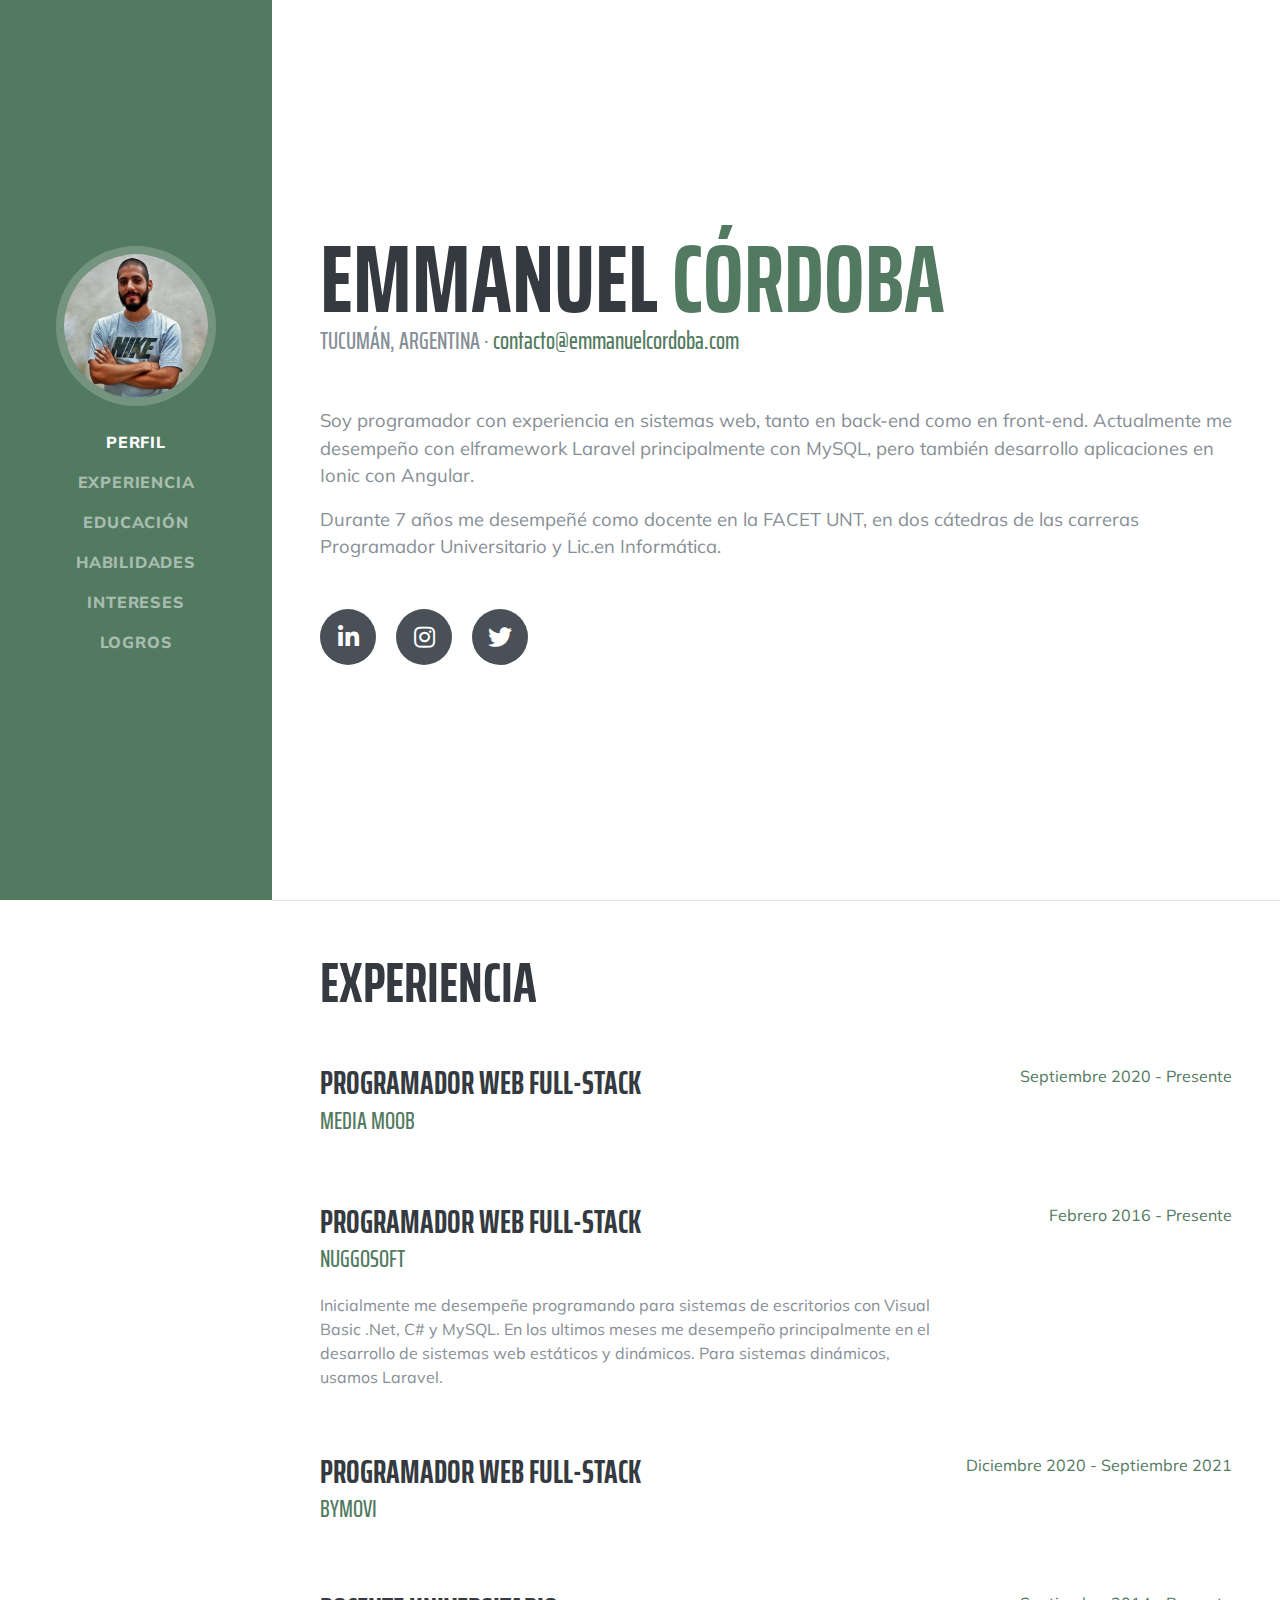
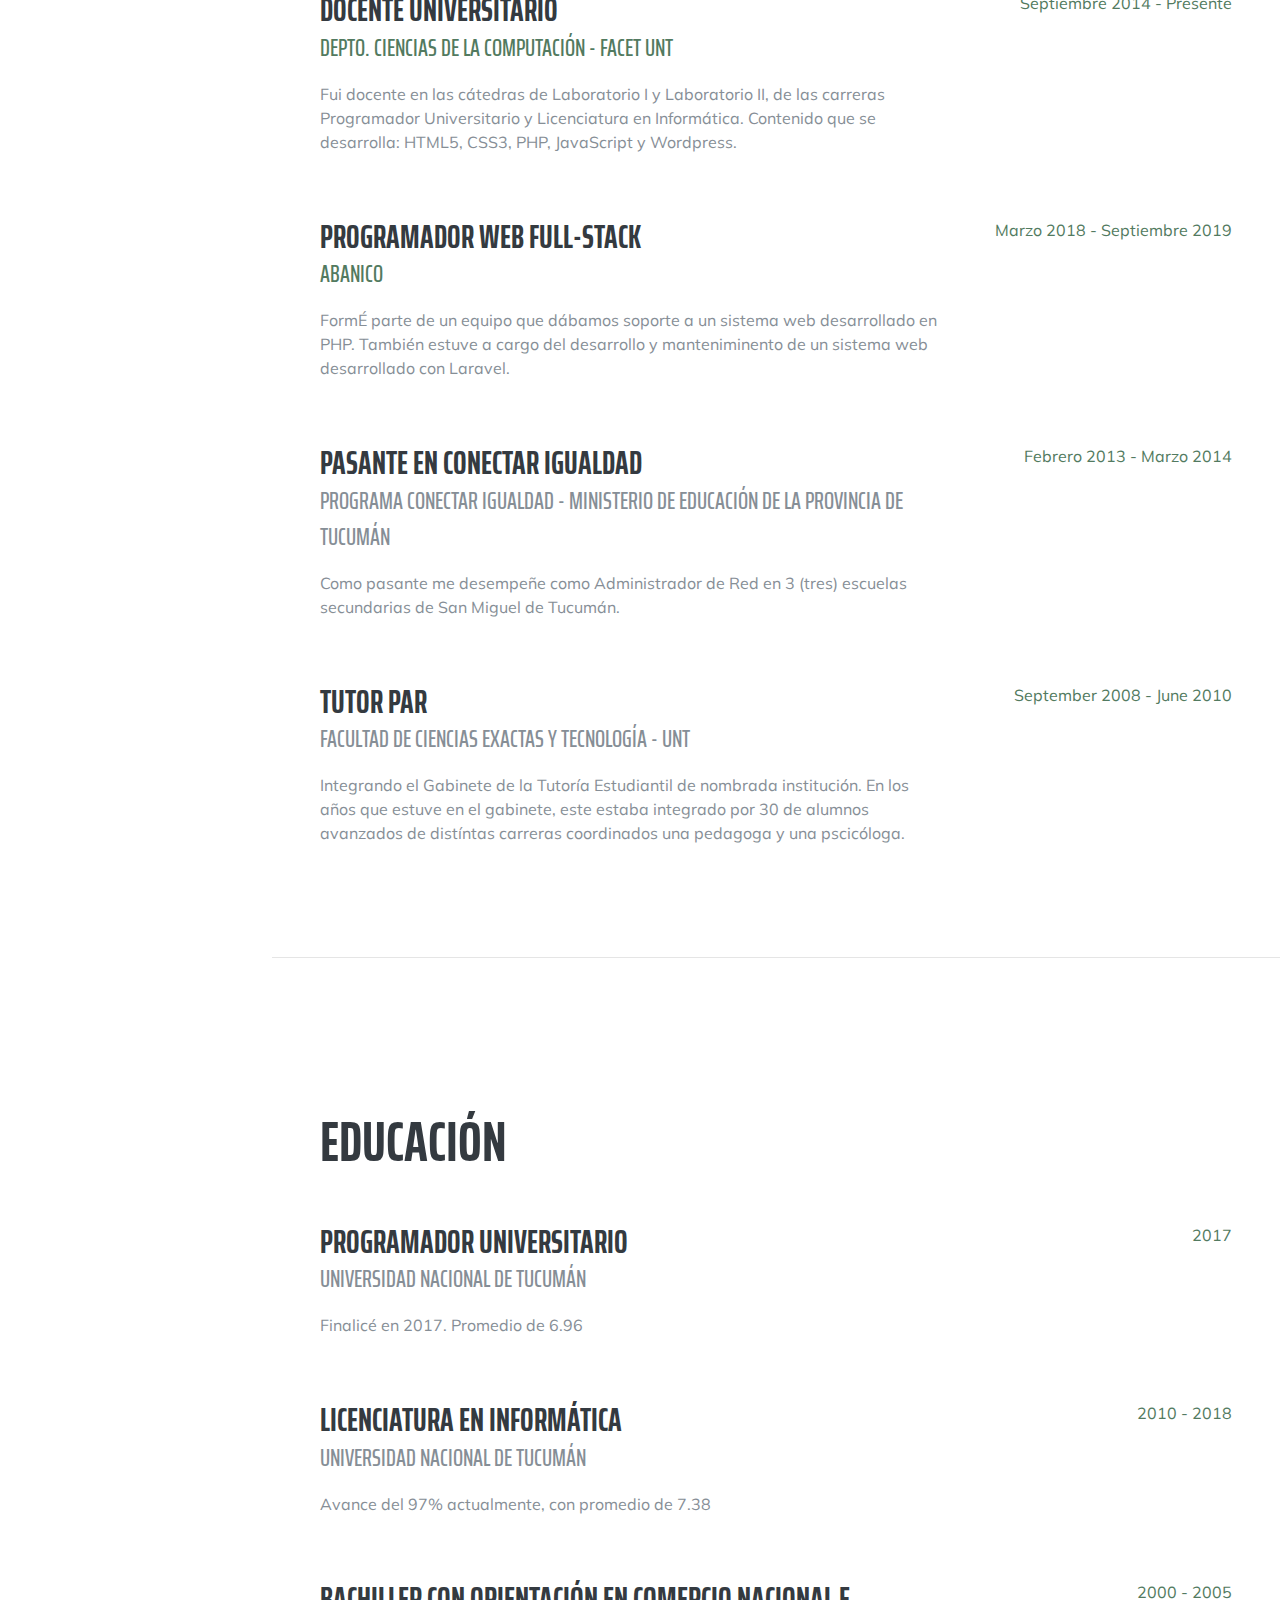
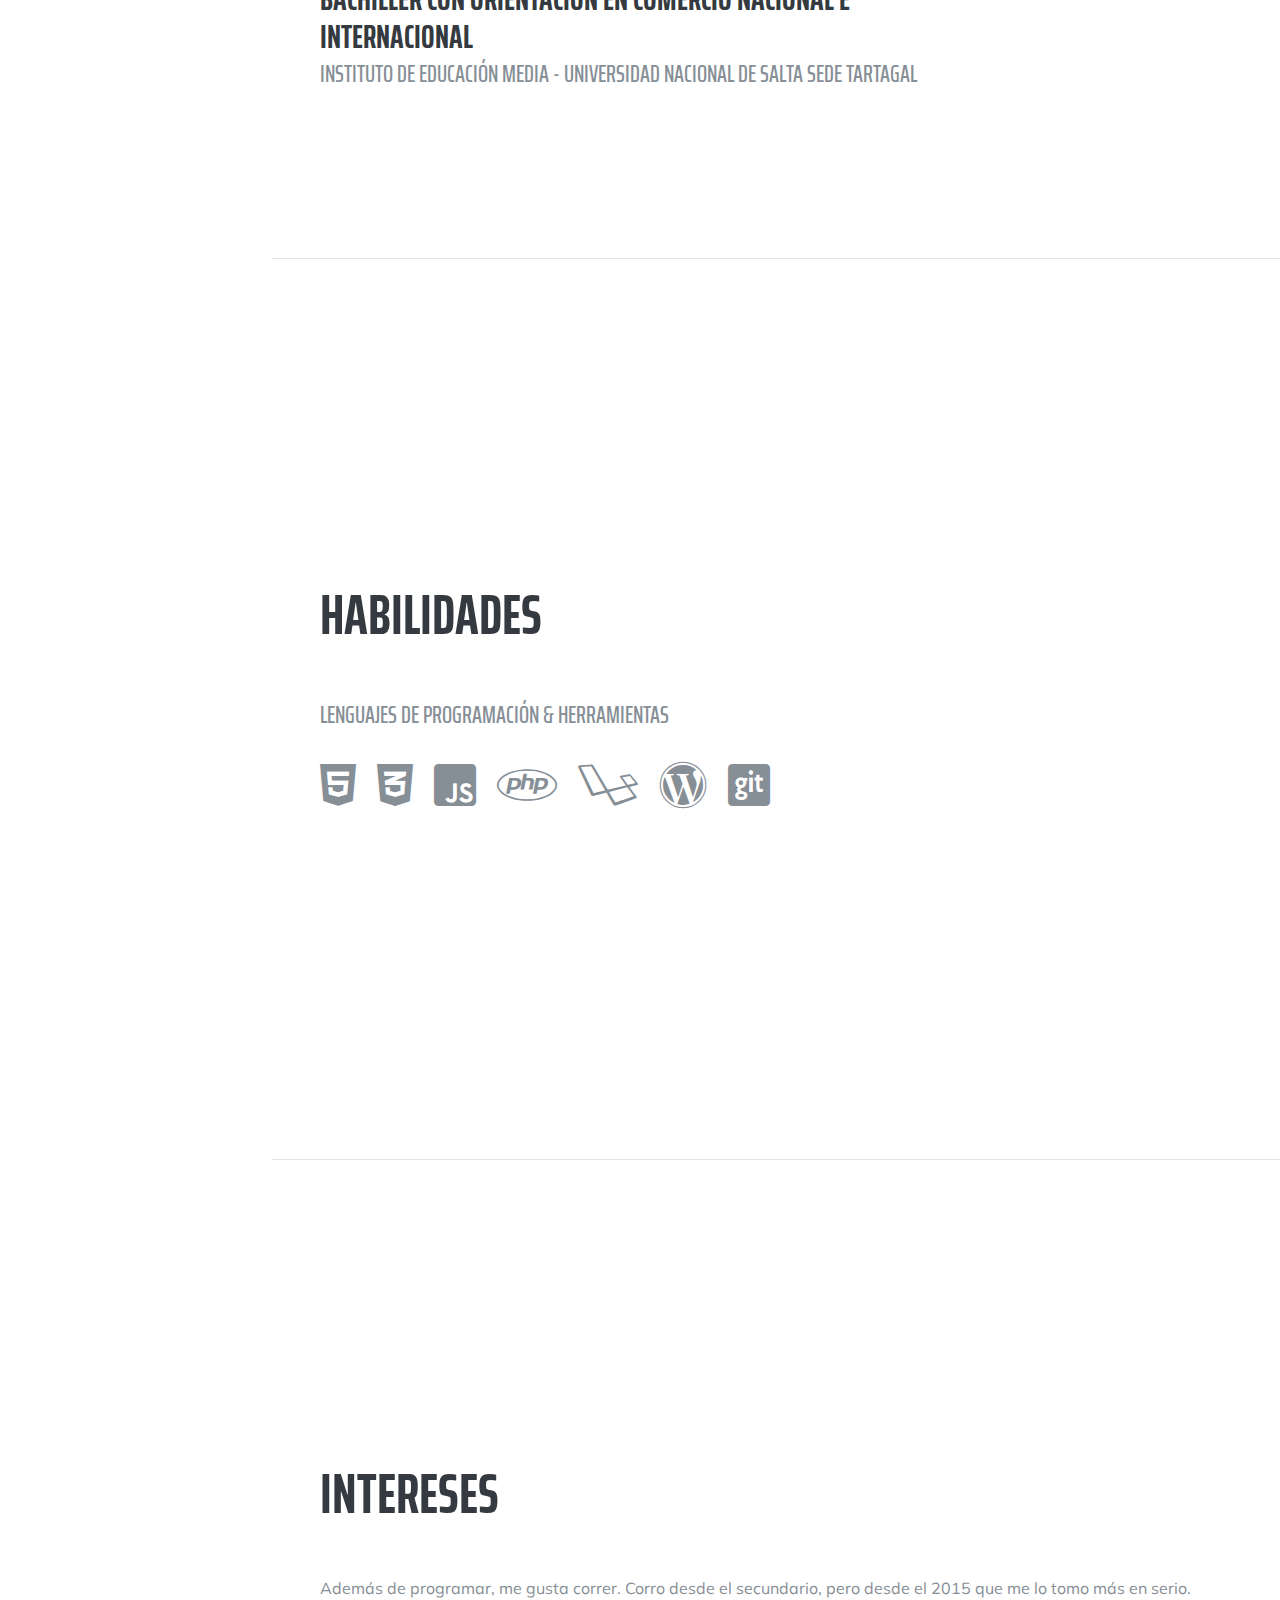
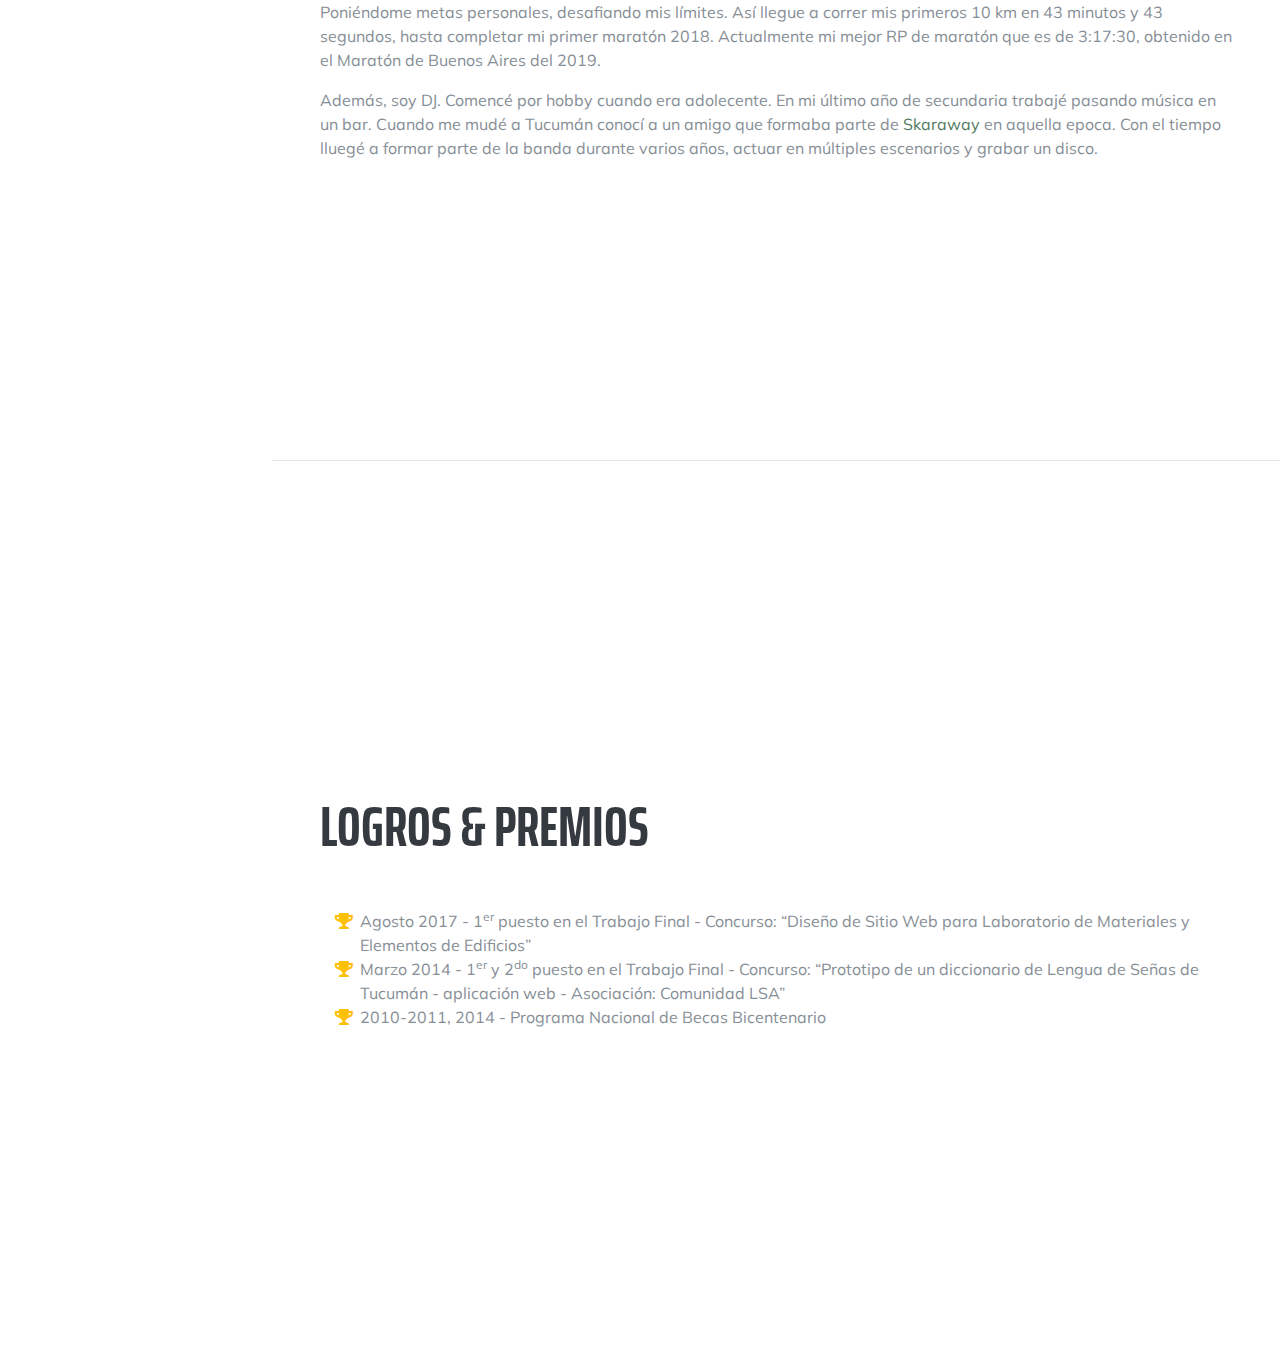
==== index.html @ 0026c067 "Actualización" ====
<!DOCTYPE html>
<html lang="es">

<head>

  <meta charset="utf-8">
  <meta name="viewport" content="width=device-width, initial-scale=1, shrink-to-fit=no">
  <meta name="description" content="">
  <meta name="author" content="">

  <title>Emmanuel Córdoba</title>

  <!-- Bootstrap core CSS -->
  <link href="vendor/bootstrap/css/bootstrap.min.css" rel="stylesheet">

  <!-- Custom fonts for this template -->
  <link href="https://fonts.googleapis.com/css?family=Saira+Extra+Condensed:500,700" rel="stylesheet">
  <link href="https://fonts.googleapis.com/css?family=Muli:400,400i,800,800i" rel="stylesheet">
  <link href="vendor/fontawesome-free/css/all.min.css" rel="stylesheet">

  <!-- Custom styles for this template -->
  <link href="css/resume.min.css" rel="stylesheet">
  
  <link href="css/style.css" rel="stylesheet">

  <link rel="shortcut icon" href="img/favicon.ico" type="image/x-icon">

</head>

<body id="page-top">

  <nav class="navbar navbar-expand-lg navbar-dark bg-primary fixed-top" id="sideNav">
    <a class="navbar-brand js-scroll-trigger" href="#page-top">
      <span class="d-block d-lg-none">Emmanuel Córdoba</span>
      <span class="d-none d-lg-block">
        <img class="img-fluid img-profile rounded-circle mx-auto mb-2" src="img/profile.jpg" alt="">
      </span>
    </a>
    <button class="navbar-toggler" type="button" data-toggle="collapse" data-target="#navbarSupportedContent" aria-controls="navbarSupportedContent" aria-expanded="false" aria-label="Toggle navigation">
      <span class="navbar-toggler-icon"></span>
    </button>
    <div class="collapse navbar-collapse" id="navbarSupportedContent">
      <ul class="navbar-nav">
        <li class="nav-item">
          <a class="nav-link js-scroll-trigger" href="#about">Perfil</a>
        </li>
        <li class="nav-item">
          <a class="nav-link js-scroll-trigger" href="#experience">Experiencia</a>
        </li>
        <li class="nav-item">
          <a class="nav-link js-scroll-trigger" href="#education">Educación</a>
        </li>
        <li class="nav-item">
          <a class="nav-link js-scroll-trigger" href="#skills">Habilidades</a>
        </li>
        <li class="nav-item">
          <a class="nav-link js-scroll-trigger" href="#interests">Intereses</a>
        </li>
        <li class="nav-item">
          <a class="nav-link js-scroll-trigger" href="#awards">Logros</a>
        </li>
      </ul>
    </div>
  </nav>

  <div class="container-fluid p-0">

    <section class="resume-section p-3 p-lg-5 d-flex align-items-center" id="about">
      <div class="w-100">
        <h1 class="mb-0">Emmanuel <span class="text-primary">Córdoba</span></h1>
        <div class="subheading mb-5">Tucumán, Argentina · 
          <a class="text-lowercase" href="mailto:contacto@emmanuelcordoba.com">contacto@emmanuelcordoba.com</a>
        </div>
        <p class="lead">
          Soy programador con experiencia en sistemas web, tanto en back-end como en front-end. Actualmente me desempeño con elframework Laravel principalmente con MySQL, pero también desarrollo aplicaciones en Ionic con Angular.
        </p>
        <p class="lead mb-5">
          Durante 7 años me desempeñé como docente en la FACET UNT, en dos cátedras de las carreras Programador Universitario y Lic.en Informática.
        </p>
        <div class="social-icons">
          <a href="https://www.linkedin.com/in/emmacordoba/" target="_blank">
            <i class="fab fa-linkedin-in"></i>
          </a>
          <a href="https://www.instagram.com/emmanuelcordoba.run/" target="_blank">
            <i class="fab fa-instagram"></i>
          </a>
          <a href="https://twitter.com/emmacordoba_dev" target="_blank">
            <i class="fab fa-twitter"></i>
          </a>
        </div>
      </div>
    </section>

    <hr class="m-0">

    <section class="resume-section p-3 p-lg-5 d-flex justify-content-center" id="experience">
      <div class="w-100">
        <h2 class="mb-5">Experiencia</h2>

        <div class="resume-item d-flex flex-column flex-md-row justify-content-between mb-5">
          <div class="resume-content">
            <h3 class="mb-0">Programador Web Full-Stack</h3>
            <div class="subheading mb-3"><a href="http://moob.club/" target="_blank">Media Moob</a></div>
          </div>
          <div class="resume-date text-md-right">
            <span class="text-primary">Septiembre 2020 - Presente</span>
          </div>
        </div>

        <div class="resume-item d-flex flex-column flex-md-row justify-content-between mb-5">
          <div class="resume-content">
            <h3 class="mb-0">Programador Web Full-Stack</h3>
            <div class="subheading mb-3"><a href="https://www.nuggosoft.com/" target="_blank">NuggoSoft</a></div>
            <p>Inicialmente me desempeñe programando para sistemas de escritorios con Visual Basic .Net, C# y MySQL. En los ultimos meses me desempeño principalmente en el desarrollo de sistemas web estáticos y dinámicos. Para sistemas dinámicos, usamos Laravel.</p>
          </div>
          <div class="resume-date text-md-right">
            <span class="text-primary">Febrero 2016 - Presente</span>
          </div>
        </div>

        <div class="resume-item d-flex flex-column flex-md-row justify-content-between mb-5">
          <div class="resume-content">
            <h3 class="mb-0">Programador Web Full-Stack</h3>
            <div class="subheading mb-3"><a href="https://bymovi.com/" target="_blank">bymovi</a></div>
          </div>
          <div class="resume-date text-md-right">
            <span class="text-primary">Diciembre 2020 - Septiembre 2021</span>
          </div>
        </div>        

        <div class="resume-item d-flex flex-column flex-md-row justify-content-between mb-5">
          <div class="resume-content">
            <h3 class="mb-0">Docente Universitario</h3>
            <div class="subheading mb-3"><a href="https://www.facet.unt.edu.ar/dpto-cs-comp/" target="_blank">Depto. Ciencias de la Computación - FACET UNT</a></div>
            <p>Fui docente en las cátedras de Laboratorio I y Laboratorio II, de las carreras Programador Universitario y Licenciatura en Informática. Contenido que se desarrolla: HTML5, CSS3, PHP, JavaScript y Wordpress.</p>
          </div>
          <div class="resume-date text-md-right">
            <span class="text-primary">Septiembre 2014 - Presente</span>
          </div>
        </div>

        <div class="resume-item d-flex flex-column flex-md-row justify-content-between mb-5">
          <div class="resume-content">
            <h3 class="mb-0">Programador Web full-stack</h3>
            <div class="subheading mb-3"><a href="http://abanicosa.com/" target="_blank">Abanico</a></div>
            <p>FormÉ parte de un equipo que dábamos soporte a un sistema web desarrollado en PHP. También estuve a cargo del desarrollo y manteniminento de un sistema web desarrollado con Laravel.</p>
          </div>
          <div class="resume-date text-md-right">
            <span class="text-primary">Marzo 2018 - Septiembre 2019</span>
          </div>
        </div>

        <div class="resume-item d-flex flex-column flex-md-row justify-content-between mb-5">
          <div class="resume-content">
            <h3 class="mb-0">Pasante en Conectar Igualdad</h3>
            <div class="subheading mb-3">Programa Conectar Igualdad - Ministerio de Educación de la Provincia de Tucumán</div>
            <p>Como pasante me desempeñe como Administrador de Red en 3 (tres) escuelas secundarias de San Miguel de Tucumán.</p>
          </div>
          <div class="resume-date text-md-right">
            <span class="text-primary">Febrero 2013 - Marzo 2014</span>
          </div>
        </div>

        <div class="resume-item d-flex flex-column flex-md-row justify-content-between mb-5">
          <div class="resume-content">
            <h3 class="mb-0">Tutor Par</h3>
            <div class="subheading mb-3">Facultad de Ciencias Exactas y Tecnología - UNT</div>
            <p>Integrando el Gabinete de la Tutoría Estudiantil de nombrada institución. En los años que estuve en el gabinete, este estaba integrado por 30 de alumnos avanzados de distíntas carreras coordinados una pedagoga y una pscicóloga.</p>
          </div>
          <div class="resume-date text-md-right">
            <span class="text-primary">September 2008 - June 2010</span>
          </div>
        </div>

        <!--
        <div class="resume-item d-flex flex-column flex-md-row justify-content-between">
          <div class="resume-content">
            <h3 class="mb-0">Web Design Intern</h3>
            <div class="subheading mb-3">Shout! Media Productions</div>
            <p>Collaboratively administrate empowered markets via plug-and-play networks. Dynamically procrastinate B2C users after installed base benefits. Dramatically visualize customer directed convergence without revolutionary ROI.</p>
          </div>
          <div class="resume-date text-md-right">
            <span class="text-primary">September 2008 - June 2010</span>
          </div>
        </div>
        -->

      </div>

    </section>

    <hr class="m-0">

    <section class="resume-section p-3 p-lg-5 d-flex align-items-center" id="education">
      <div class="w-100">
        <h2 class="mb-5">Educación</h2>

        <div class="resume-item d-flex flex-column flex-md-row justify-content-between mb-5">
          <div class="resume-content">
            <h3 class="mb-0">Programador Universitario</h3>
            <div class="subheading mb-3">Universidad Nacional de Tucumán</div>
            <p>Finalicé en 2017. Promedio de 6.96</p>
          </div>
          <div class="resume-date text-md-right">
            <span class="text-primary">2017</span>
          </div>
        </div>

        <div class="resume-item d-flex flex-column flex-md-row justify-content-between mb-5">
          <div class="resume-content">
            <h3 class="mb-0">Licenciatura en Informática</h3>
            <div class="subheading mb-3">Universidad Nacional de Tucumán</div>
            <p>Avance del 97% actualmente, con promedio de 7.38</p>
          </div>
          <div class="resume-date text-md-right">
            <span class="text-primary">2010 - 2018</span>
          </div>
        </div>

        <div class="resume-item d-flex flex-column flex-md-row justify-content-between">
          <div class="resume-content">
            <h3 class="mb-0">Bachiller con Orientación en Comercio Nacional e Internacional</h3>
            <div class="subheading mb-3">Instituto de Educación Media - Universidad Nacional de Salta Sede Tartagal</div>
          </div>
          <div class="resume-date text-md-right">
            <span class="text-primary">2000 - 2005</span>
          </div>
        </div>

      </div>
    </section>

    <hr class="m-0">

    <section class="resume-section p-3 p-lg-5 d-flex align-items-center" id="skills">
      <div class="w-100">
        <h2 class="mb-5">Habilidades</h2>

        <div class="subheading mb-3">Lenguajes de Programación &amp; Herramientas</div>
        <ul class="list-inline dev-icons">
          <li class="list-inline-item">
            <i class="fab fa-html5"></i>
          </li>
          <li class="list-inline-item">
            <i class="fab fa-css3-alt"></i>
          </li>
          <li class="list-inline-item">
            <i class="fab fa-js-square"></i>
          </li>
          <li class="list-inline-item">
            <i class="fab fa-php"></i>
          </li>
          <li class="list-inline-item">
            <i class="fab fa-laravel"></i>
          </li>
          <li class="list-inline-item">
            <i class="fab fa-wordpress"></i>
          </li>
          <li class="list-inline-item">
            <i class="fab fa-git-square"></i>
          </li>
        </ul>
        <!--
        <div class="subheading mb-3">Workflow</div>
        <ul class="fa-ul mb-0">
          <li>
            <i class="fa-li fa fa-check"></i>
            Mobile-First, Responsive Design</li>
          <li>
            <i class="fa-li fa fa-check"></i>
            Cross Browser Testing &amp; Debugging</li>
          <li>
            <i class="fa-li fa fa-check"></i>
            Cross Functional Teams</li>
          <li>
            <i class="fa-li fa fa-check"></i>
            Agile Development &amp; Scrum</li>
        </ul>
        -->
      </div>
    </section>

    <hr class="m-0">

    <section class="resume-section p-3 p-lg-5 d-flex align-items-center" id="interests">
      <div class="w-100">
        <h2 class="mb-5">Intereses</h2>
        <p>Además de programar, me gusta correr. Corro desde el secundario, pero desde el 2015 que me lo tomo más en serio. Poniéndome metas personales, desafiando mis límites. Así llegue a correr mis primeros 10 km en 43 minutos y 43 segundos, hasta completar mi primer maratón 2018. Actualmente mi mejor RP de maratón que es de 3:17:30, obtenido en el Maratón de Buenos Aires del 2019.</p>
        <p class="mb-0">Además, soy DJ. Comencé por hobby cuando era adolecente. En mi último año de secundaria trabajé pasando música en un bar. Cuando me mudé a Tucumán conocí a un amigo que formaba parte de <a href="http://www.skaraway.com" target="_blank" rel="noopener noreferrer">Skaraway</a> en aquella epoca. Con el tiempo lluegé a formar parte de la banda durante varios años, actuar en múltiples escenarios y grabar un disco.</p>
      </div>
    </section>

    <hr class="m-0">

    <section class="resume-section p-3 p-lg-5 d-flex align-items-center" id="awards">
      <div class="w-100">
        <h2 class="mb-5">Logros &amp; Premios</h2>
        <ul class="fa-ul mb-0">
          <li><i class="fa-li fa fa-trophy text-warning"></i>Agosto 2017 - 1<sup>er</sup> puesto en el Trabajo Final - Concurso: “Diseño de Sitio Web para Laboratorio de Materiales y Elementos de Edificios”</li>
          <li><i class="fa-li fa fa-trophy text-warning"></i>Marzo 2014 - 1<sup>er</sup> y 2<sup>do</sup> puesto en el Trabajo Final - Concurso: “Prototipo de un diccionario de Lengua de Señas de Tucumán - aplicación web - Asociación: Comunidad LSA”</li>
          <li><i class="fa-li fa fa-trophy text-warning"></i>2010-2011, 2014 - Programa Nacional de Becas Bicentenario</li>
        </ul>
      </div>
    </section>

  </div>

  <!-- Bootstrap core JavaScript -->
  <script src="vendor/jquery/jquery.min.js"></script>
  <script src="vendor/bootstrap/js/bootstrap.bundle.min.js"></script>

  <!-- Plugin JavaScript -->
  <script src="vendor/jquery-easing/jquery.easing.min.js"></script>

  <!-- Custom scripts for this template -->
  <script src="js/resume.min.js"></script>

</body>

</html>
---- css/resume.min.css ----
/*!
 * Start Bootstrap - Resume v5.0.5 (https://startbootstrap.com/template-overviews/resume)
 * Copyright 2013-2019 Start Bootstrap
 * Licensed under MIT (https://github.com/BlackrockDigital/startbootstrap-resume/blob/master/LICENSE)
 */body{font-family:Muli,-apple-system,BlinkMacSystemFont,'Segoe UI',Roboto,'Helvetica Neue',Arial,sans-serif,'Apple Color Emoji','Segoe UI Emoji','Segoe UI Symbol','Noto Color Emoji';padding-top:54px;color:#868e96}@media (min-width:992px){body{padding-top:0;padding-left:17rem}}h1,h2,h3,h4,h5,h6{font-family:'Saira Extra Condensed',-apple-system,BlinkMacSystemFont,'Segoe UI',Roboto,'Helvetica Neue',Arial,sans-serif,'Apple Color Emoji','Segoe UI Emoji','Segoe UI Symbol','Noto Color Emoji';font-weight:700;text-transform:uppercase;color:#343a40}h1{font-size:6rem;line-height:5.5rem}h2{font-size:3.5rem}h3{font-size:2rem}p.lead{font-size:1.15rem;font-weight:400}.subheading{text-transform:uppercase;font-weight:500;font-family:'Saira Extra Condensed',-apple-system,BlinkMacSystemFont,'Segoe UI',Roboto,'Helvetica Neue',Arial,sans-serif,'Apple Color Emoji','Segoe UI Emoji','Segoe UI Symbol','Noto Color Emoji';font-size:1.5rem}.social-icons a{display:inline-block;height:3.5rem;width:3.5rem;background-color:#495057;color:#fff!important;border-radius:100%;text-align:center;font-size:1.5rem;line-height:3.5rem;margin-right:1rem}.social-icons a:last-child{margin-right:0}.social-icons a:hover{background-color:#bd5d38}.dev-icons{font-size:3rem}.dev-icons .list-inline-item i:hover{color:#bd5d38}#sideNav .navbar-nav .nav-item .nav-link{font-weight:800;letter-spacing:.05rem;text-transform:uppercase}#sideNav .navbar-toggler:focus{outline-color:#d48a6e}@media (min-width:992px){#sideNav{text-align:center;position:fixed;top:0;left:0;display:-webkit-box;display:-ms-flexbox;display:flex;-webkit-box-orient:vertical;-webkit-box-direction:normal;-ms-flex-direction:column;flex-direction:column;width:17rem;height:100vh}#sideNav .navbar-brand{display:-webkit-box;display:-ms-flexbox;display:flex;margin:auto auto 0;padding:.5rem}#sideNav .navbar-brand .img-profile{max-width:10rem;max-height:10rem;border:.5rem solid rgba(255,255,255,.2)}#sideNav .navbar-collapse{display:-webkit-box;display:-ms-flexbox;display:flex;-webkit-box-align:start;-ms-flex-align:start;align-items:flex-start;-webkit-box-flex:0;-ms-flex-positive:0;flex-grow:0;width:100%;margin-bottom:auto}#sideNav .navbar-collapse .navbar-nav{-webkit-box-orient:vertical;-webkit-box-direction:normal;-ms-flex-direction:column;flex-direction:column;width:100%}#sideNav .navbar-collapse .navbar-nav .nav-item{display:block}#sideNav .navbar-collapse .navbar-nav .nav-item .nav-link{display:block}}section.resume-section{padding-top:5rem!important;padding-bottom:5rem!important;max-width:75rem}section.resume-section .resume-item .resume-date{min-width:none}@media (min-width:768px){section.resume-section{min-height:100vh}section.resume-section .resume-item .resume-date{min-width:18rem}}@media (min-width:992px){section.resume-section{padding-top:3rem!important;padding-bottom:3rem!important}}.bg-primary{background-color:#bd5d38!important}.text-primary{color:#bd5d38!important}a{color:#bd5d38}a:active,a:focus,a:hover{color:#824027}
---- css/style.css ----
:root{
    --main-color: #527A60;
    --main-color-dark: #252625;
    --second-color: #6FA682;
}

.text-lowercase{
    text-transform: lowercase;
}

.social-icons a:hover {
    background-color: var(--main-color);
}

.dev-icons .list-inline-item i:hover {
    color: var(--main-color);
}

.bg-primary {
    background-color: var(--main-color) !important;
  }
  
.text-primary {
    color: var(--main-color) !important;
}
  
a {
    color: var(--main-color);
}

a:hover, a:focus, a:active {
    color: var(--main-color-dark);
}
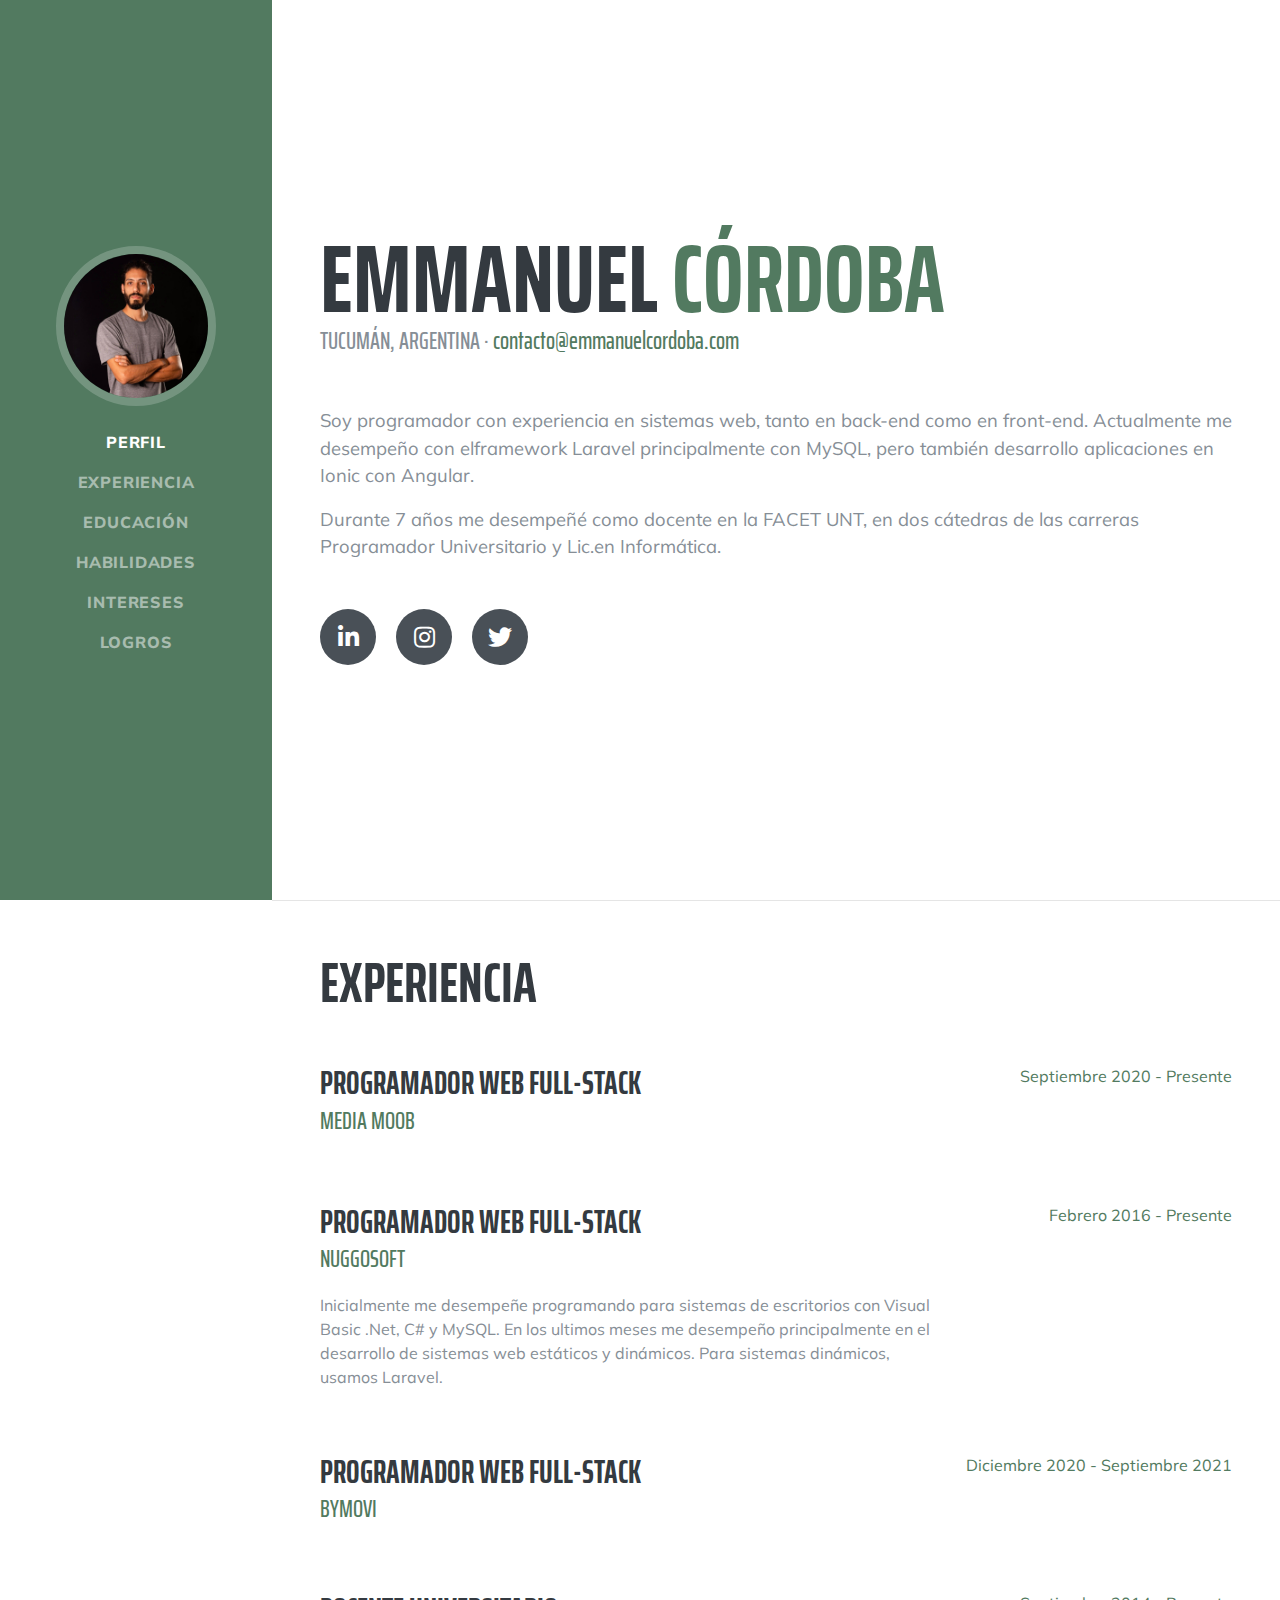
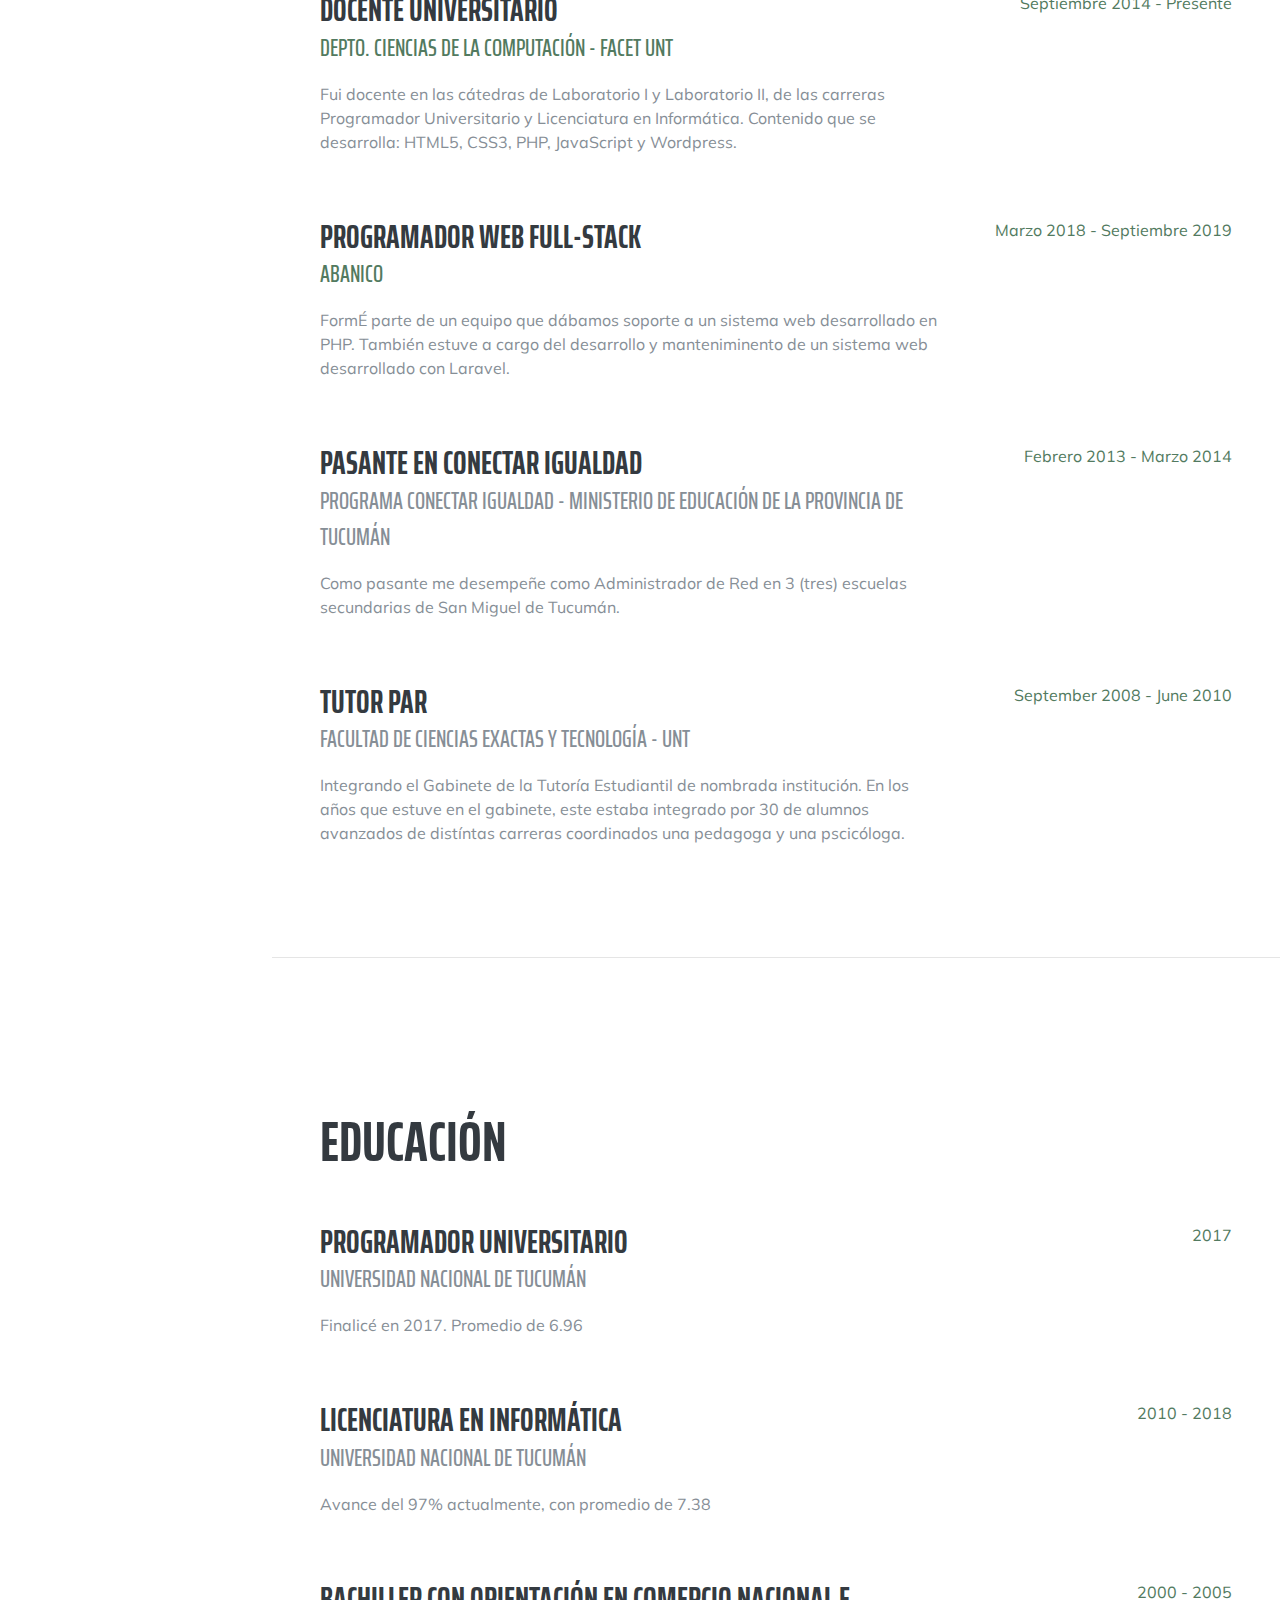
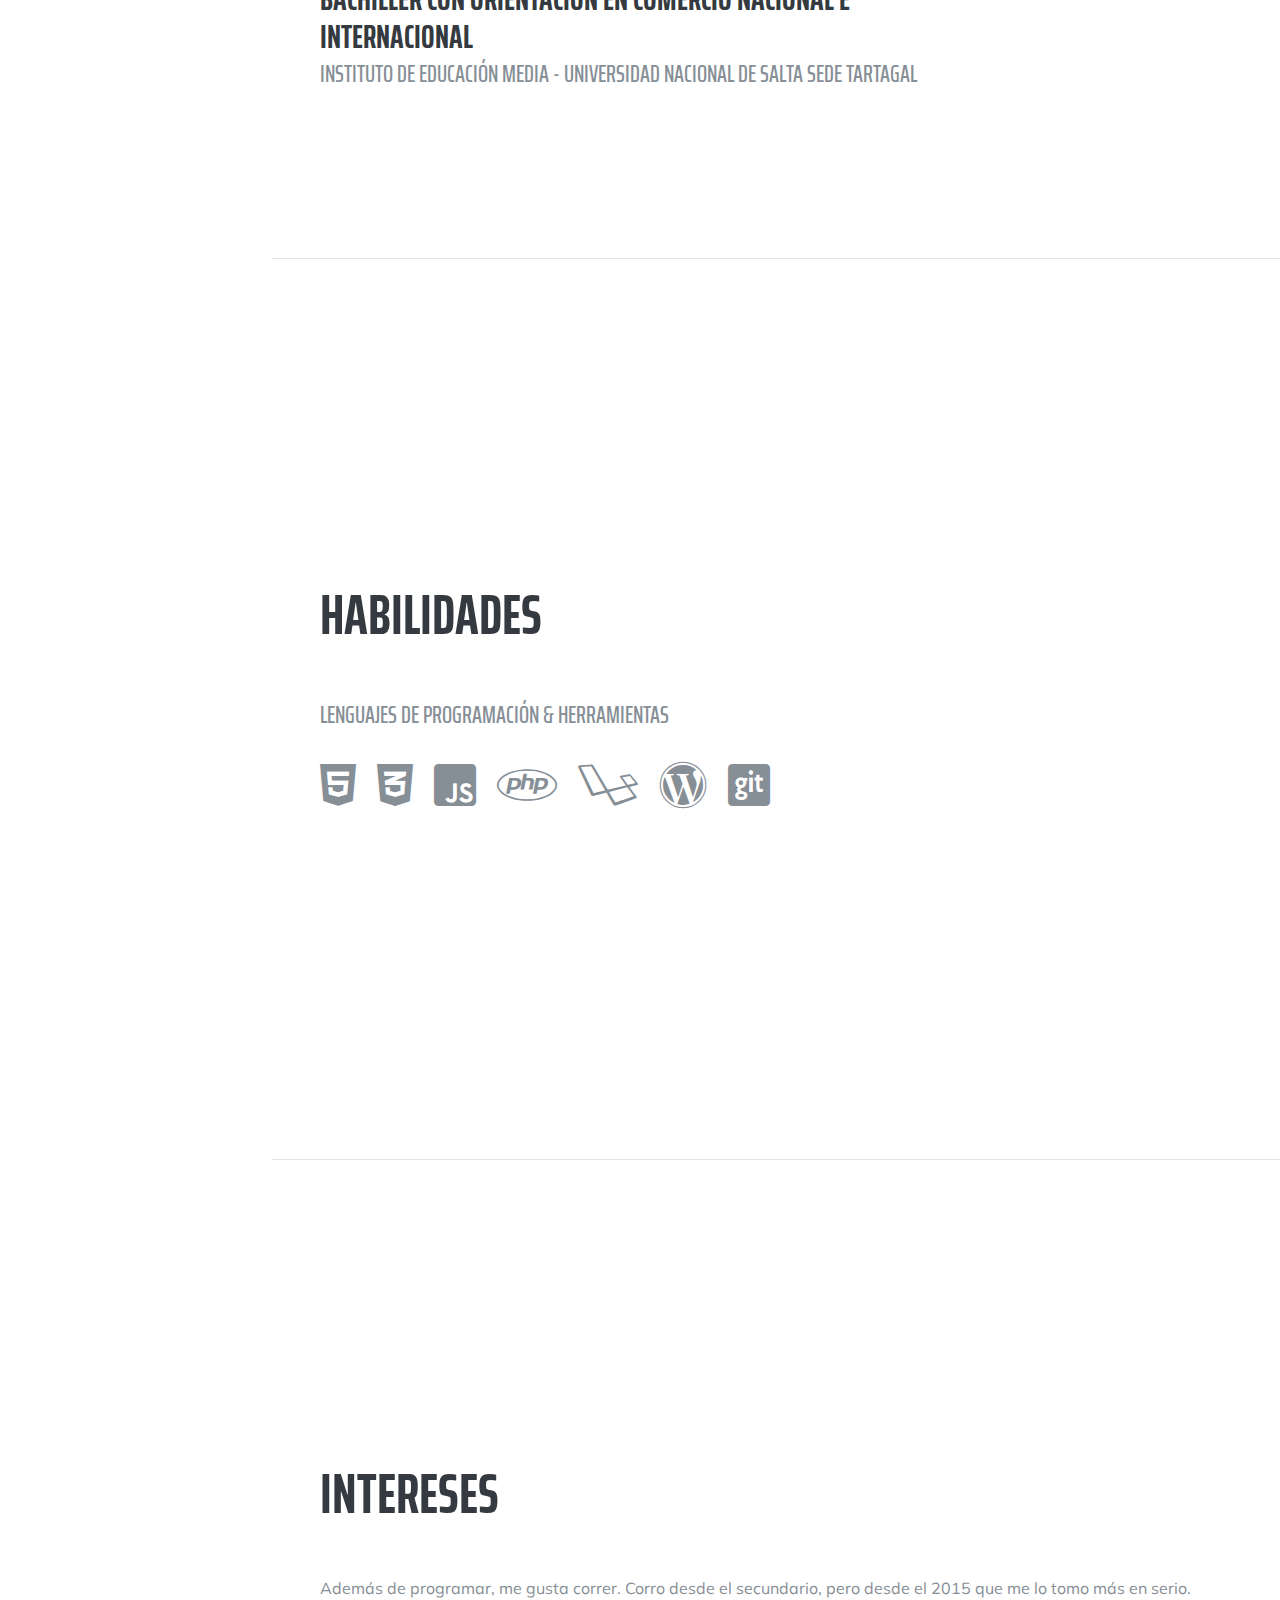
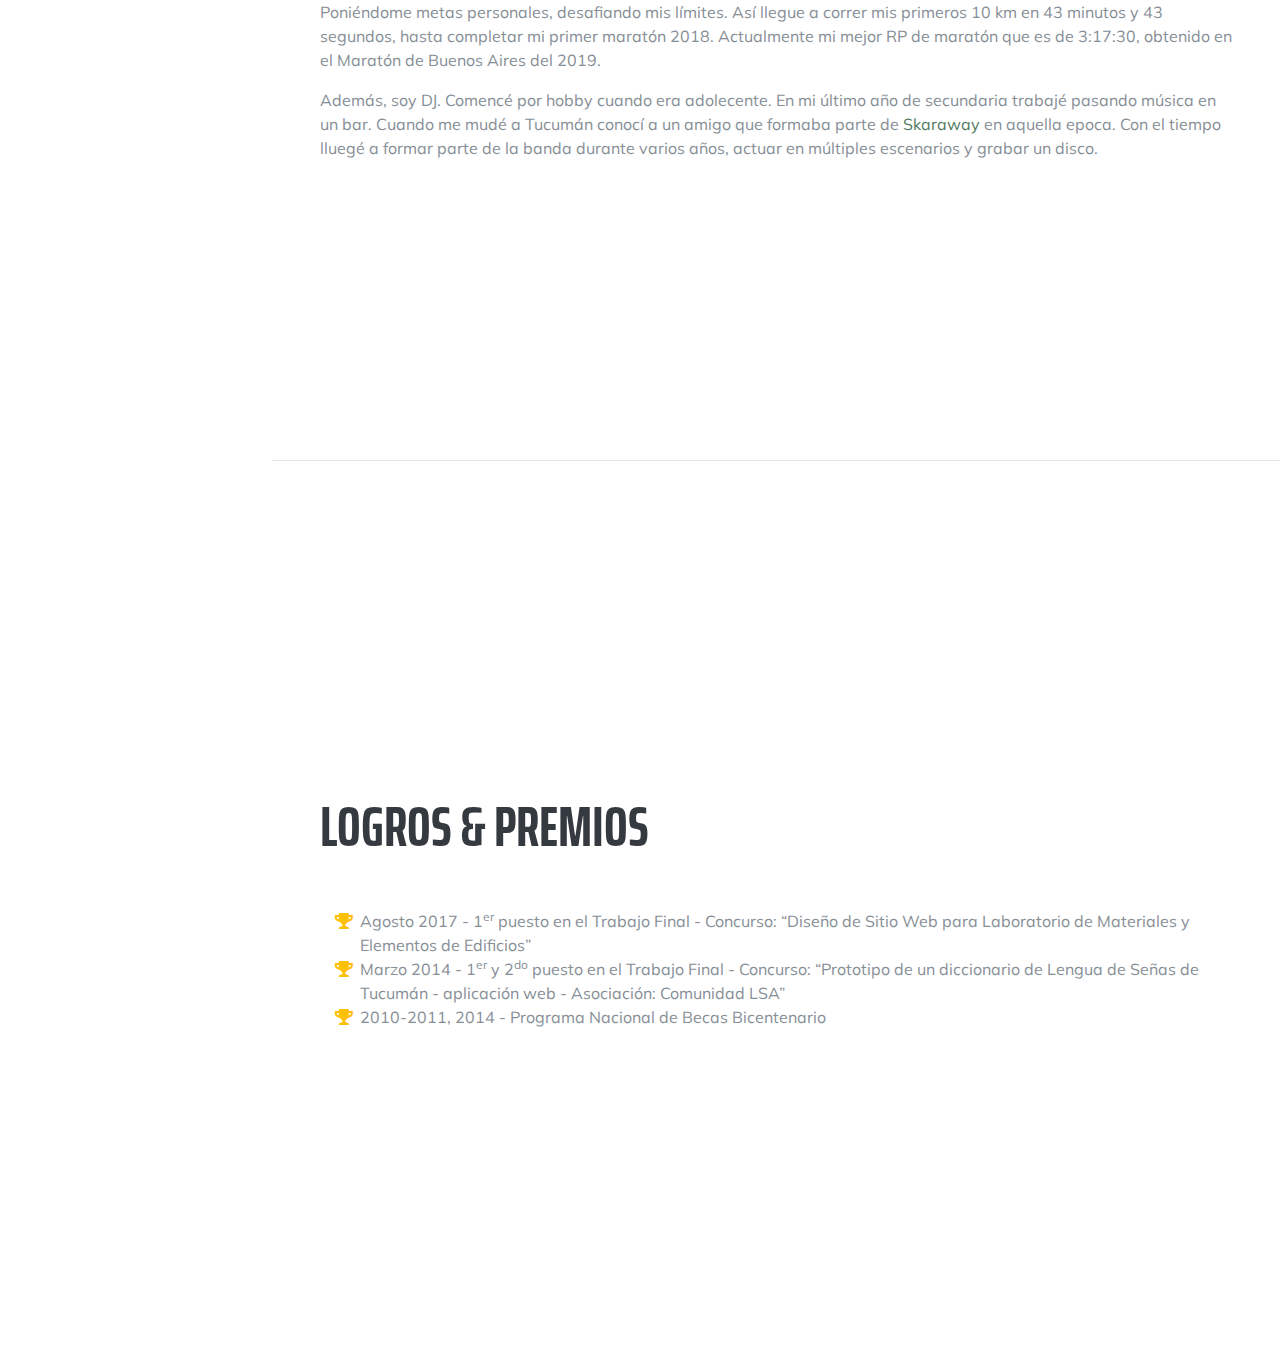
==== commit 000612f1: "Actualizo foto de perfil y links sociales." ====
--- a/index.html
+++ b/index.html
@@ -78,10 +78,10 @@
           Durante 7 años me desempeñé como docente en la FACET UNT, en dos cátedras de las carreras Programador Universitario y Lic.en Informática.
         </p>
         <div class="social-icons">
-          <a href="https://www.linkedin.com/in/emmacordoba/" target="_blank">
+          <a href="https://www.linkedin.com/in/emmacordoba" target="_blank">
             <i class="fab fa-linkedin-in"></i>
           </a>
-          <a href="https://www.instagram.com/emmanuelcordoba.run/" target="_blank">
+          <a href="https://www.instagram.com/emmacordoba_dev" target="_blank">
             <i class="fab fa-instagram"></i>
           </a>
           <a href="https://twitter.com/emmacordoba_dev" target="_blank">
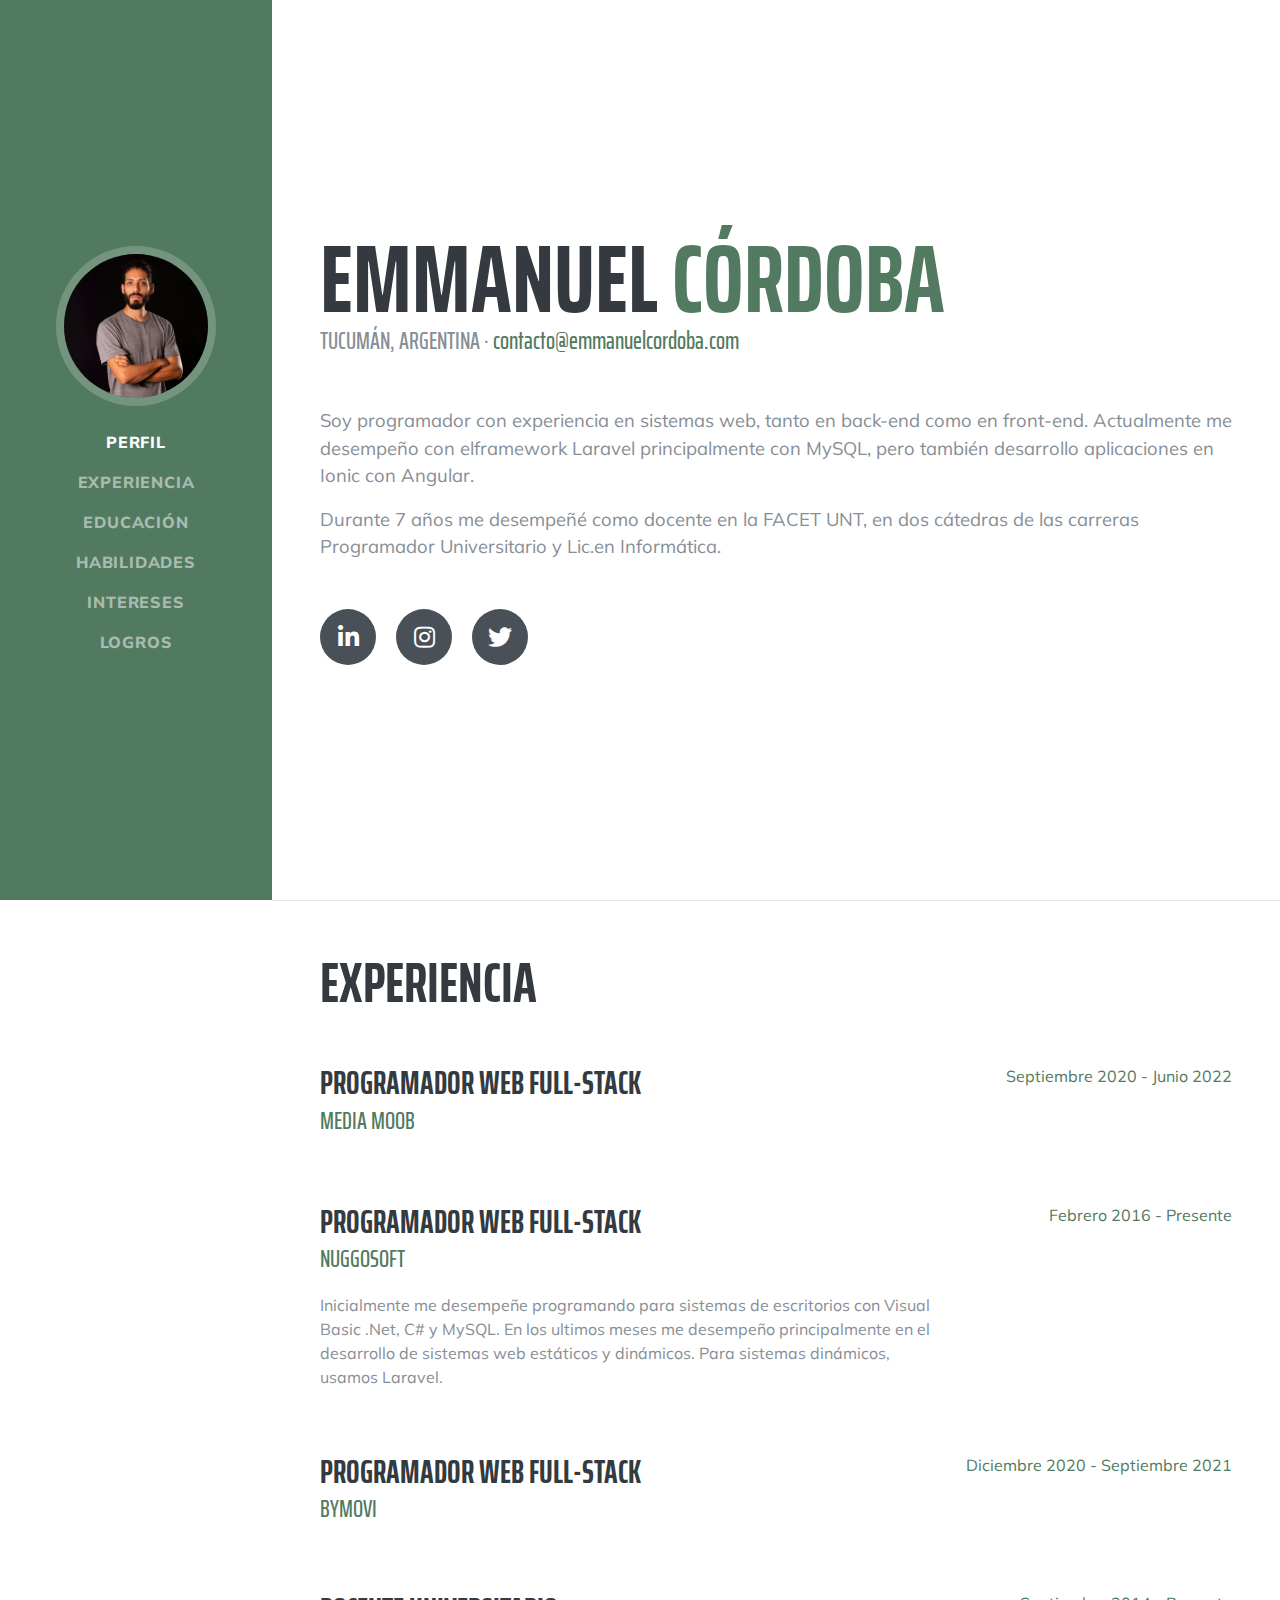
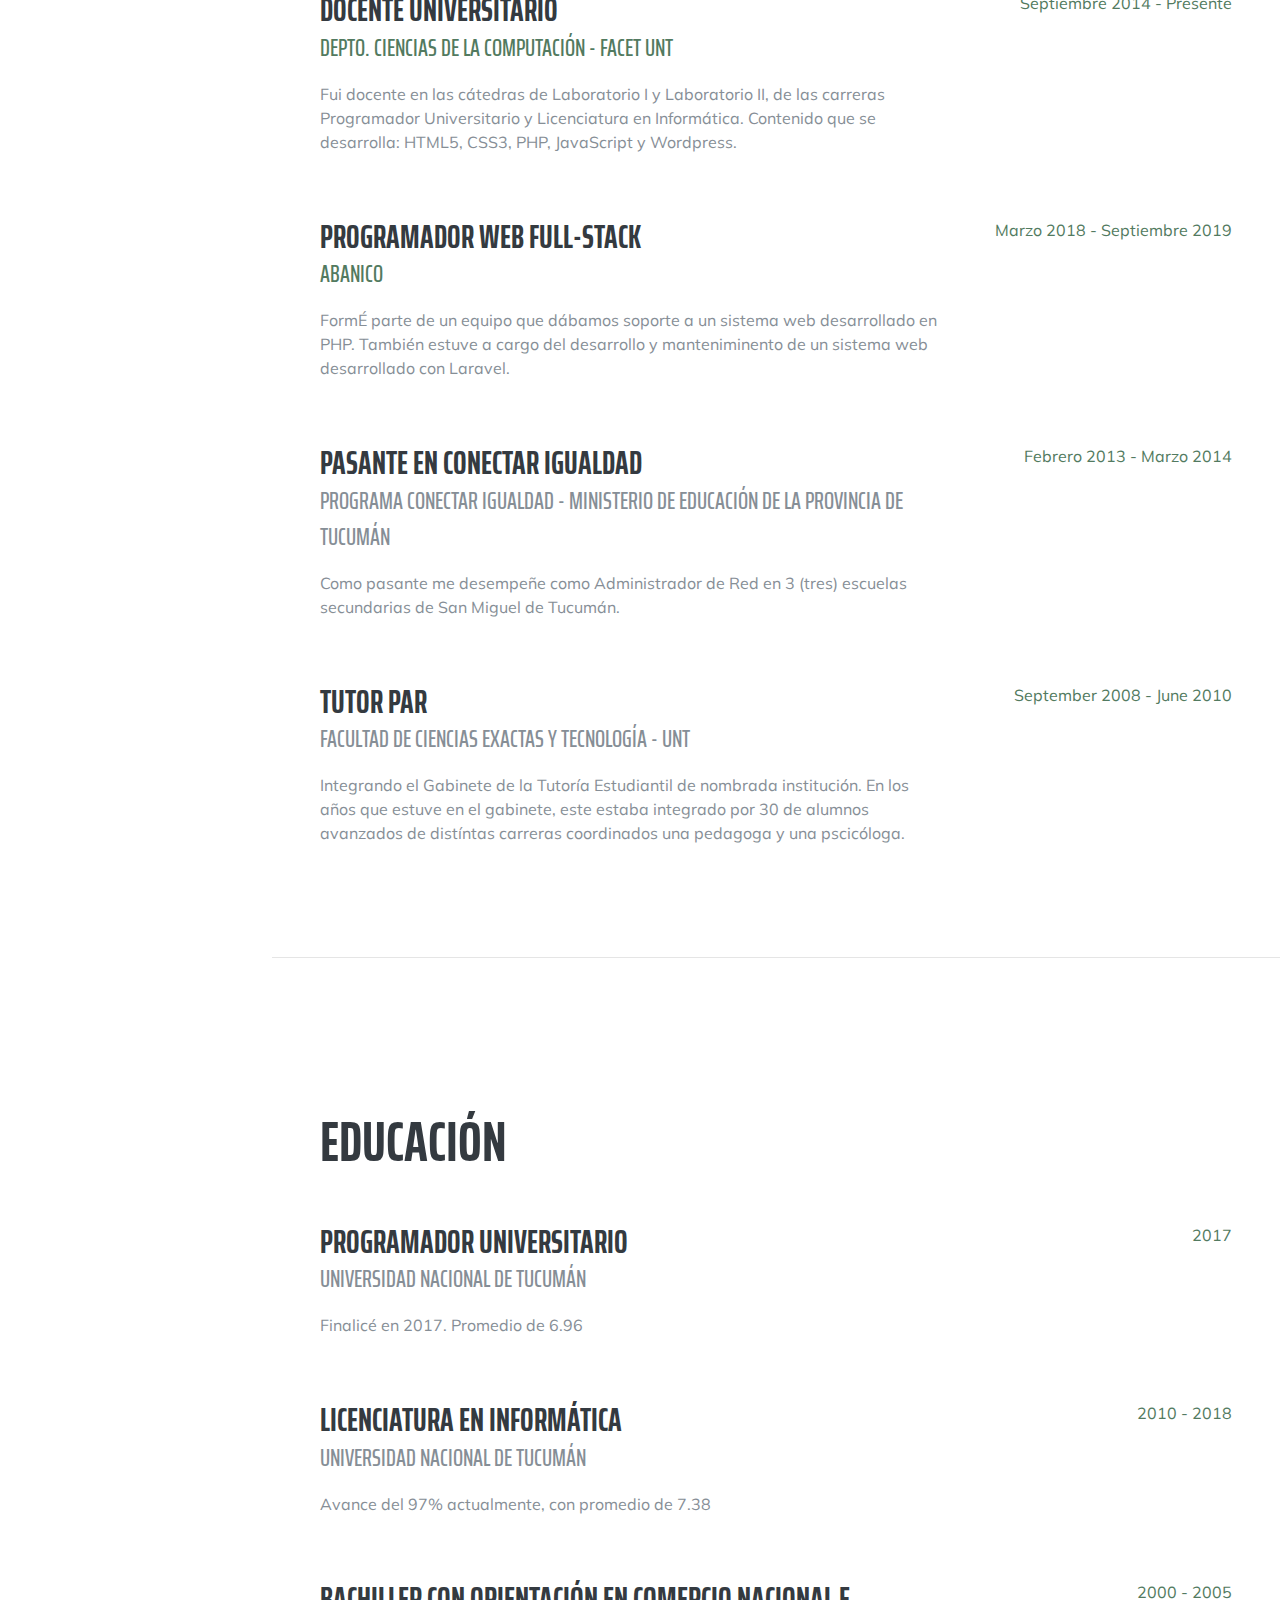
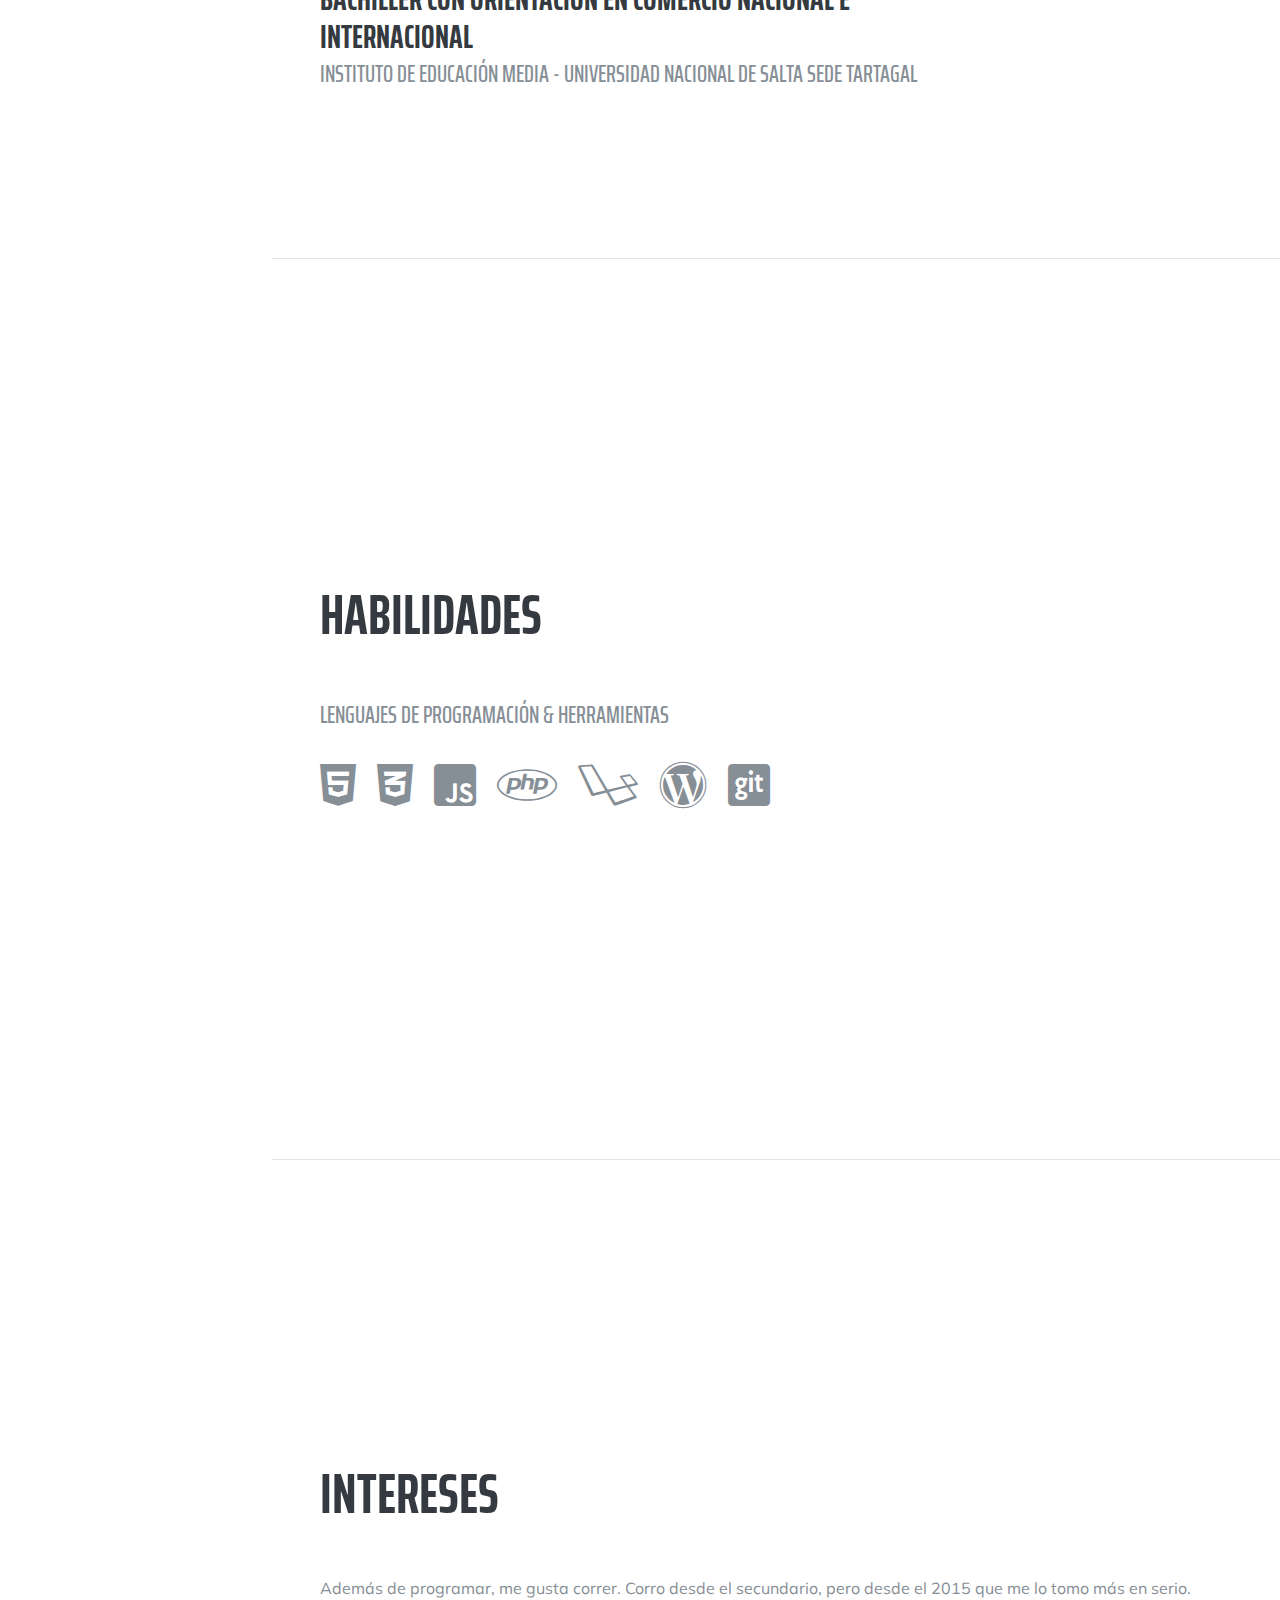
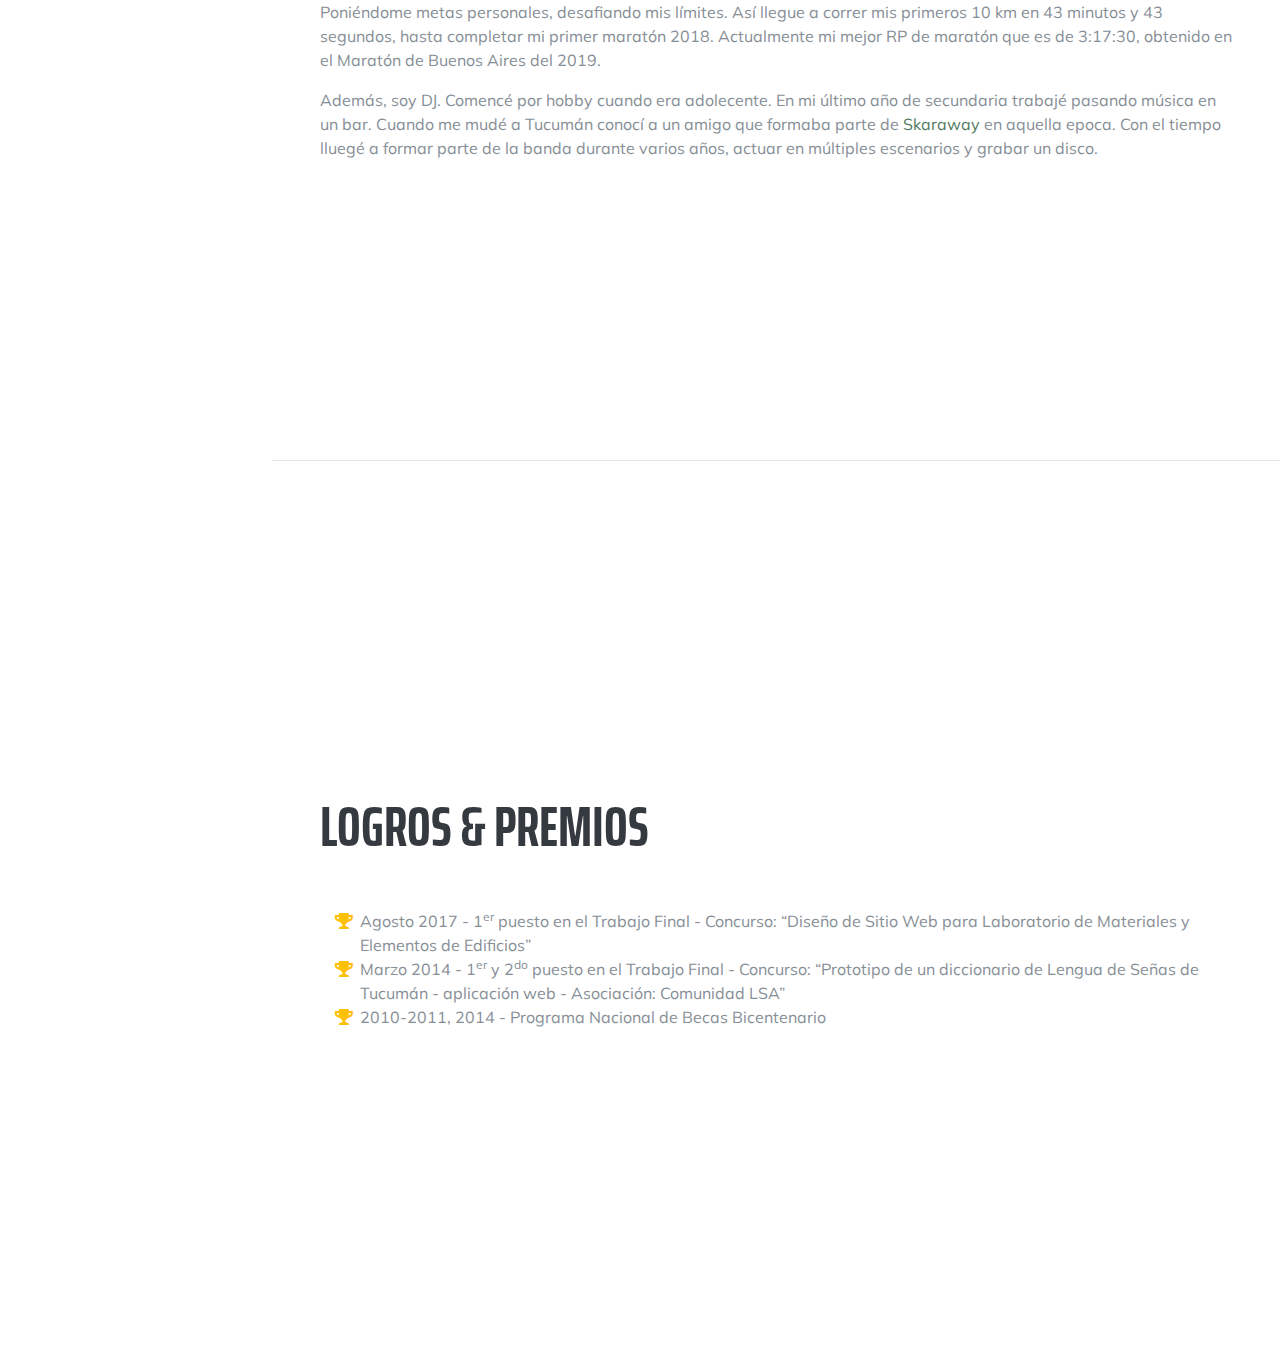
==== commit ff942aa1: "Actualizo Experiencia." ====
--- a/index.html
+++ b/index.html
@@ -103,7 +103,7 @@
             <div class="subheading mb-3"><a href="http://moob.club/" target="_blank">Media Moob</a></div>
           </div>
           <div class="resume-date text-md-right">
-            <span class="text-primary">Septiembre 2020 - Presente</span>
+            <span class="text-primary">Septiembre 2020 - Junio 2022</span>
           </div>
         </div>
 
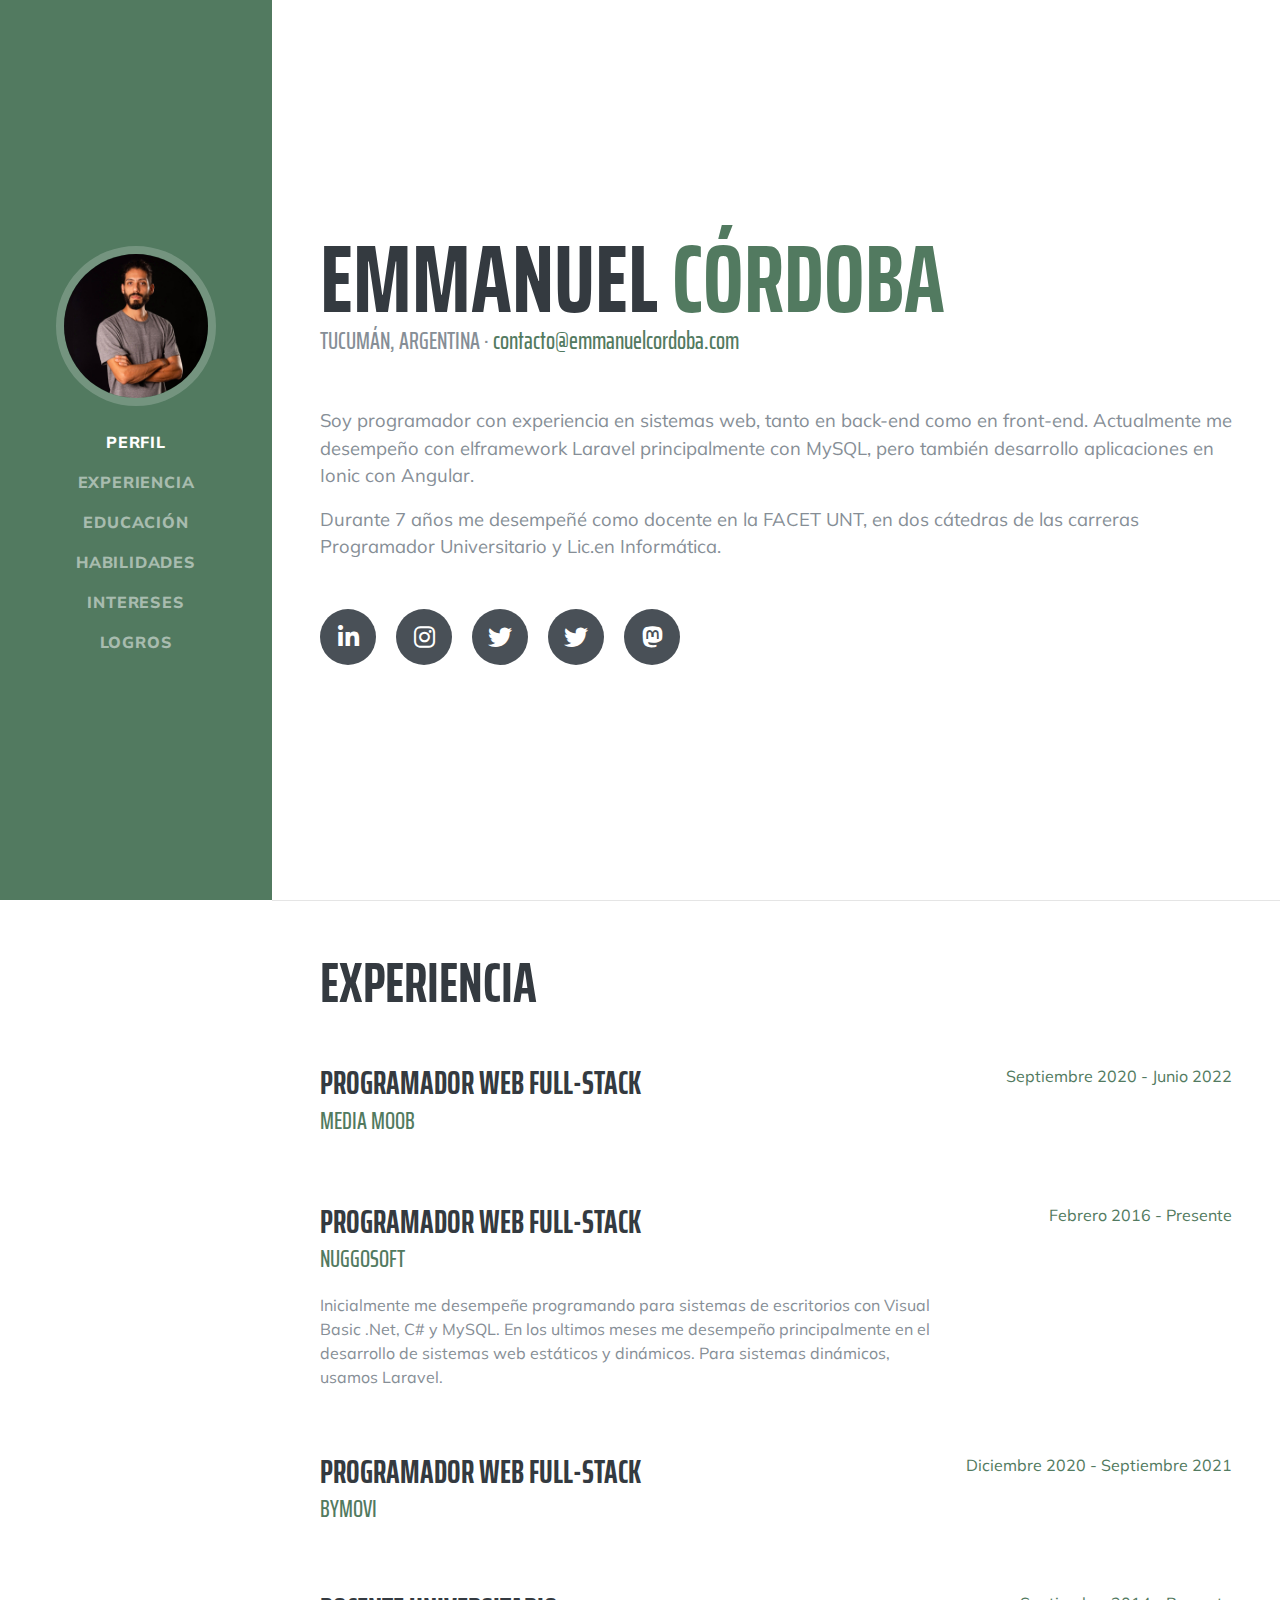
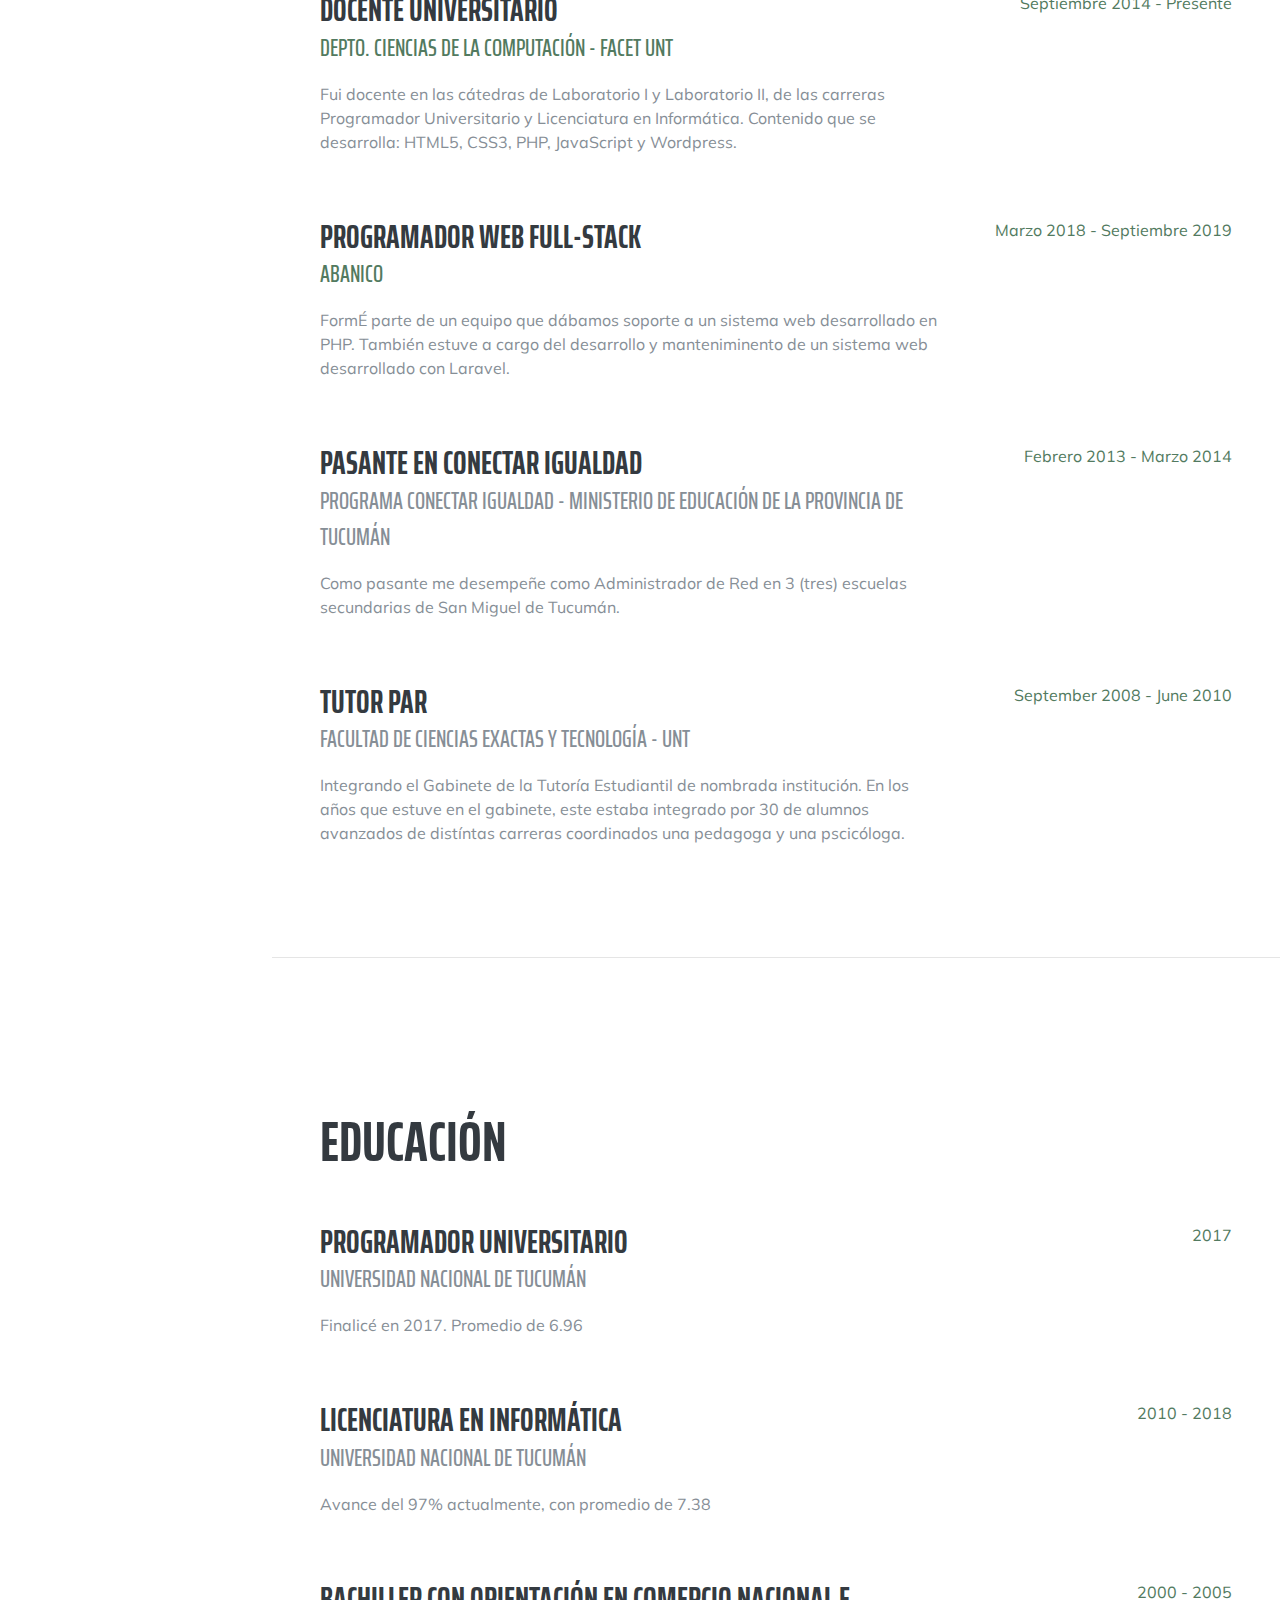
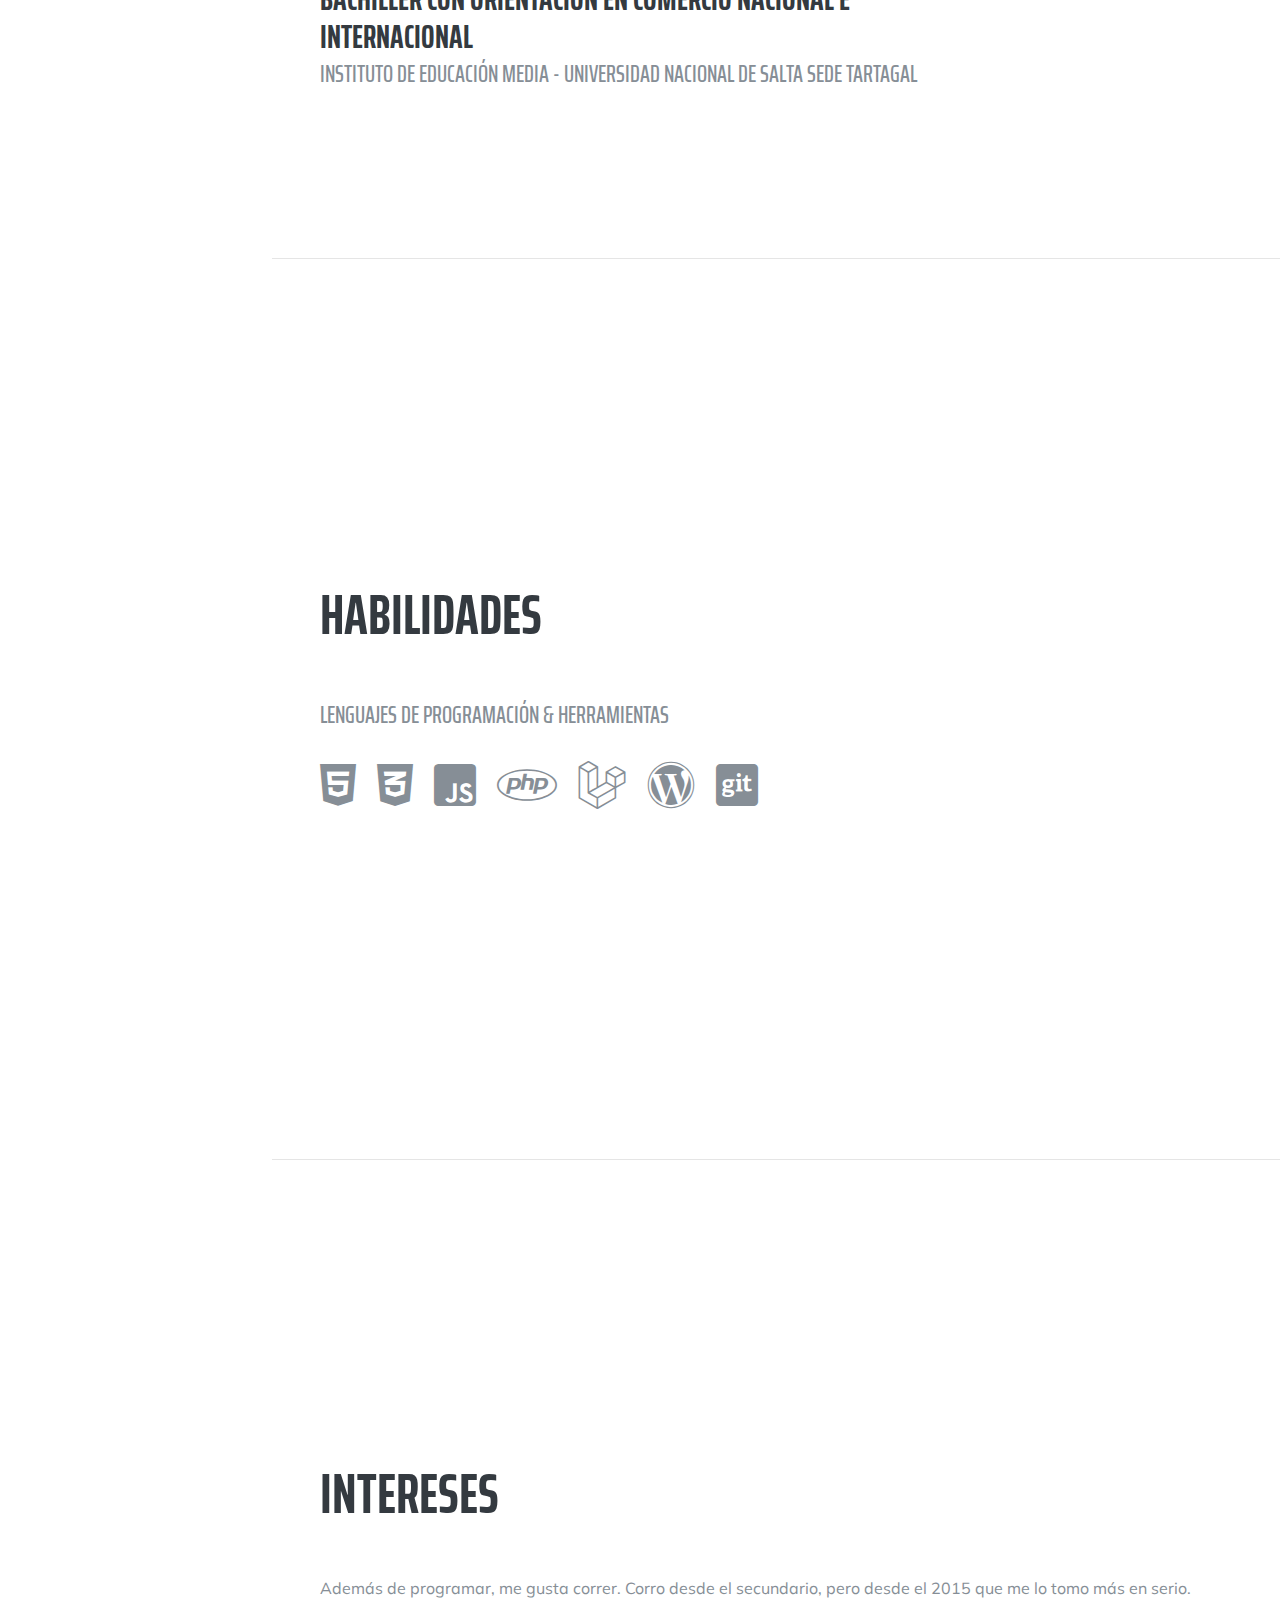
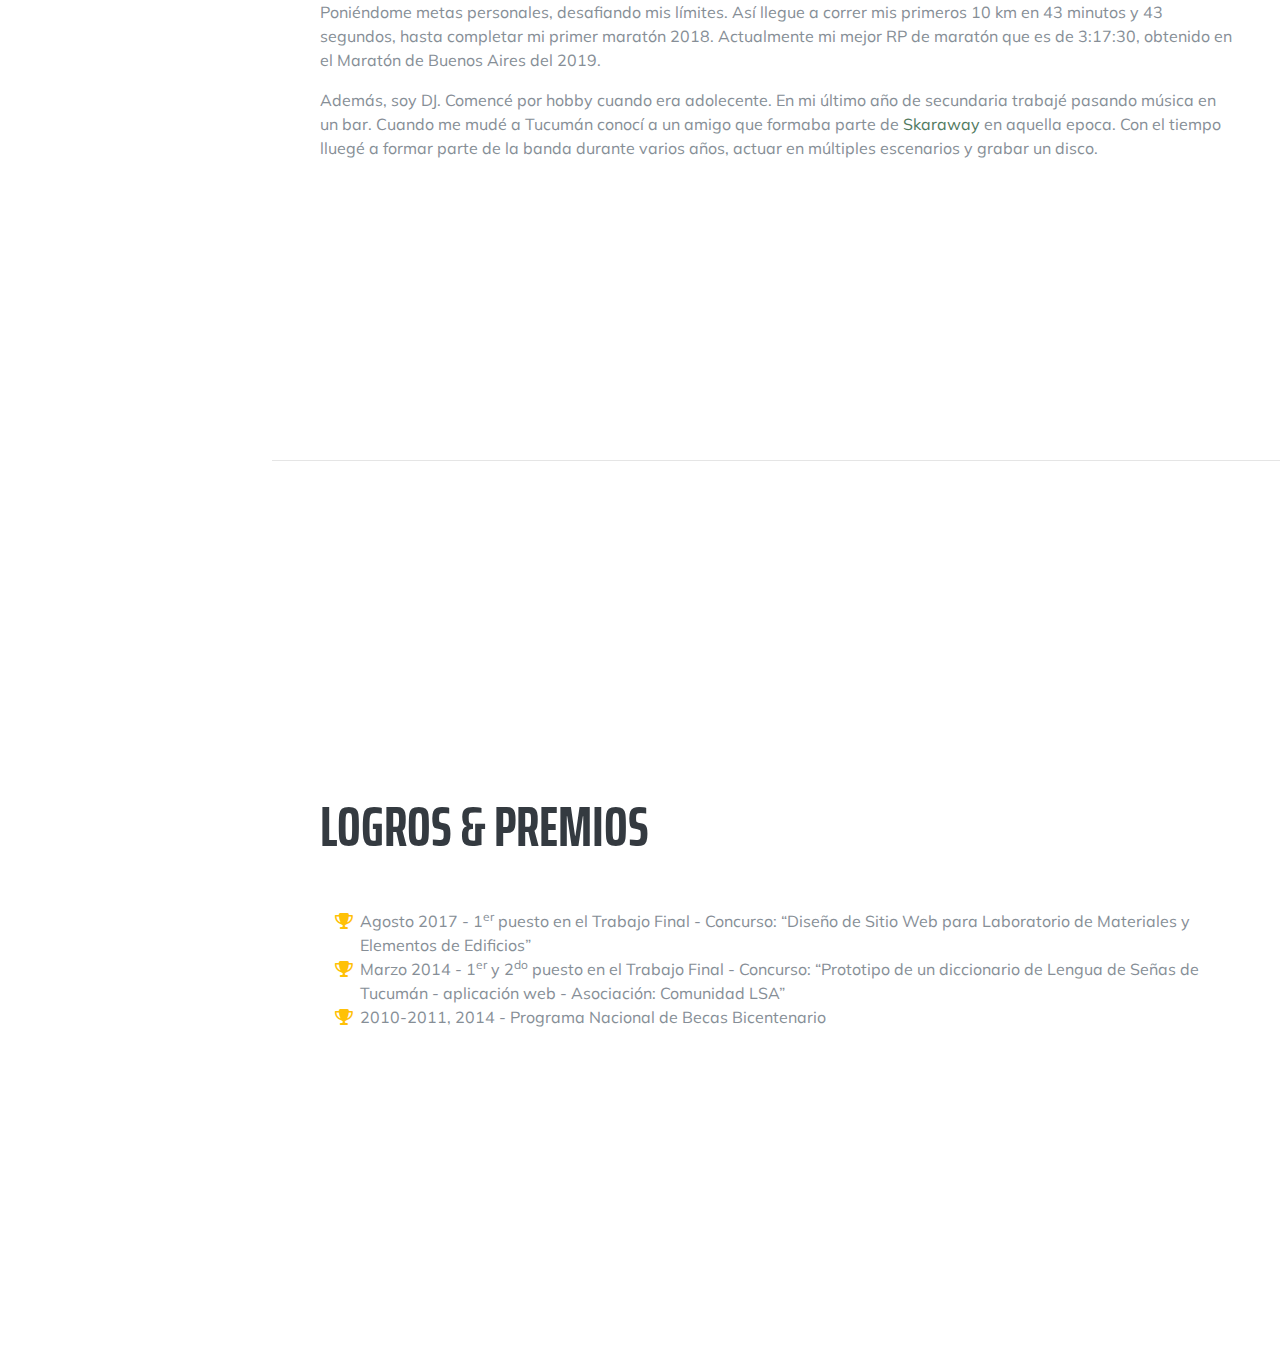
==== commit b7cf5faf: "Actualizo Fontawesome. Agrego link de Mastodon" ====
--- a/index.html
+++ b/index.html
@@ -86,6 +86,12 @@
           </a>
           <a href="https://twitter.com/emmacordoba_dev" target="_blank">
             <i class="fab fa-twitter"></i>
+          </a>
+          <a href="https://twitter.com/emmacordoba_dev" target="_blank">
+            <i class="fab fa-twitter"></i>
+          </a>
+          <a rel="me" href="https://mastodon.social/@emmanuelcordoba">
+            <i class="fa-brands fa-mastodon"></i>
           </a>
         </div>
       </div>
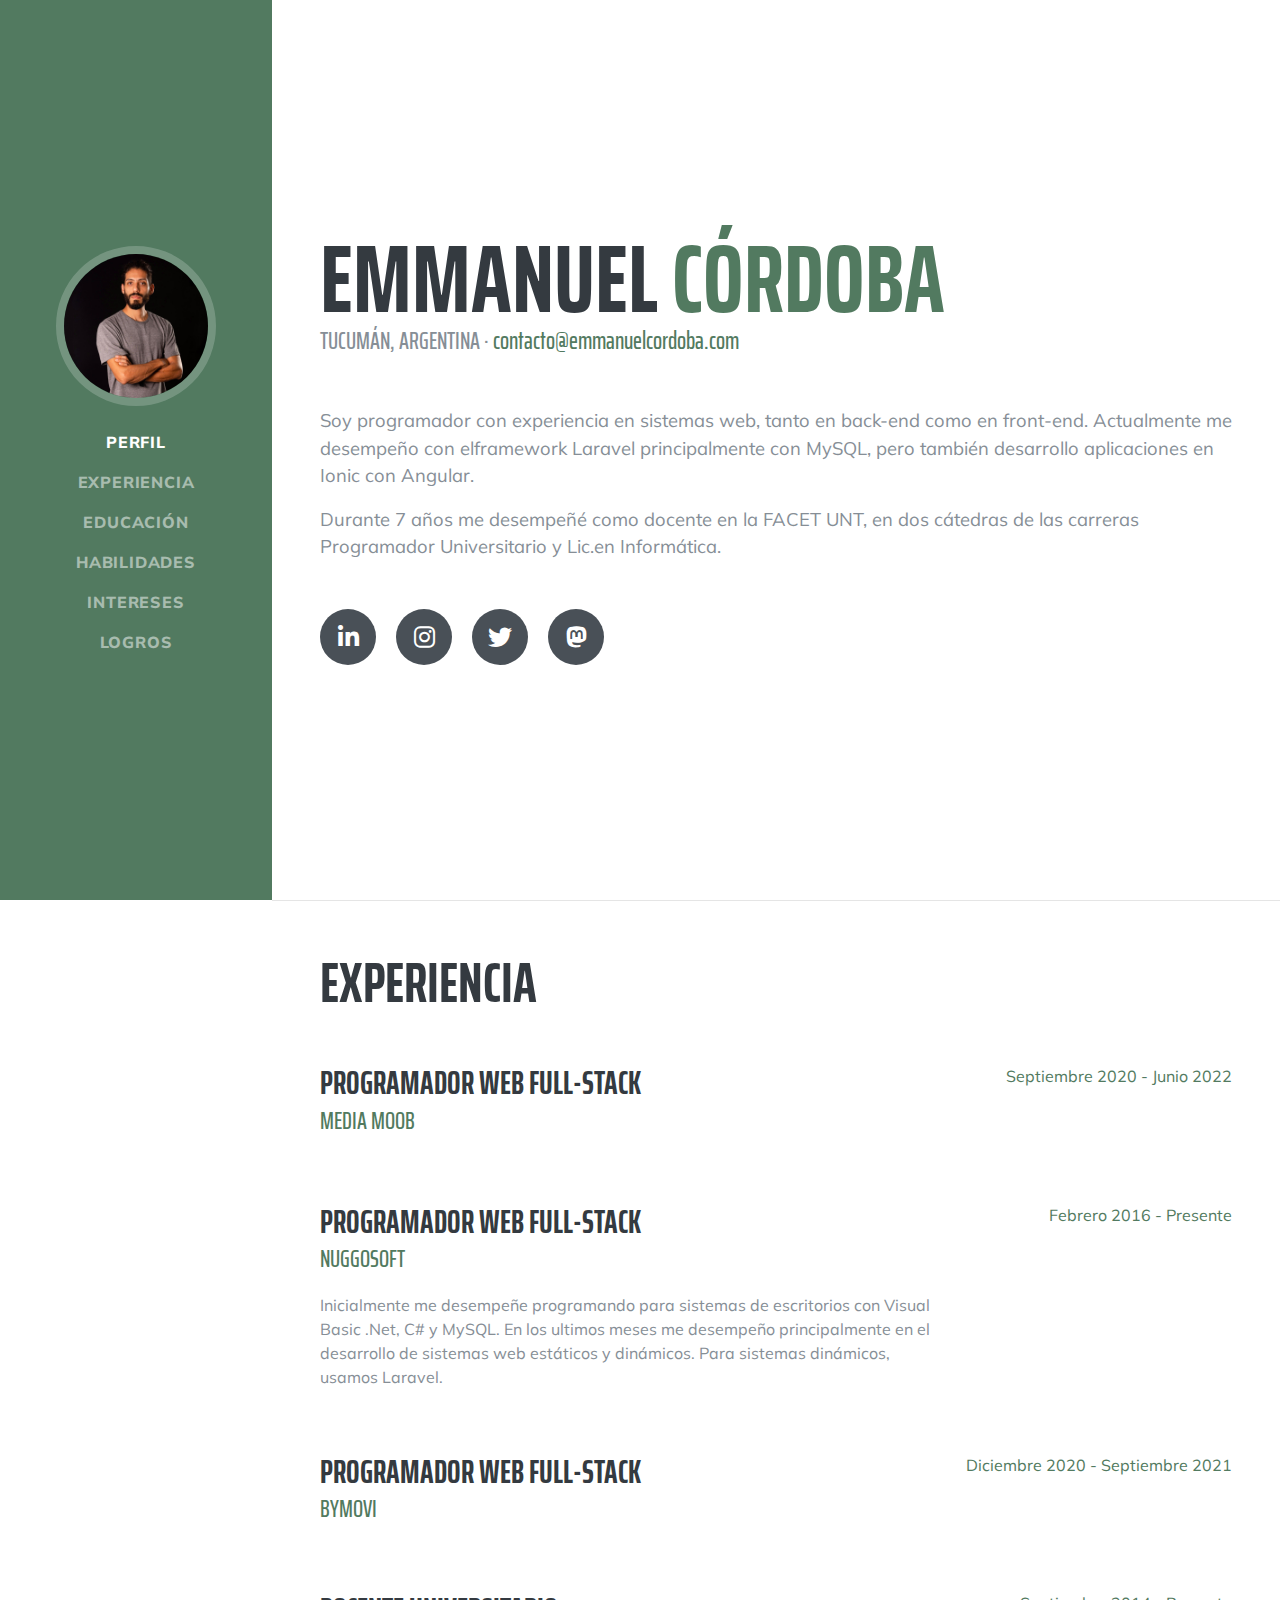
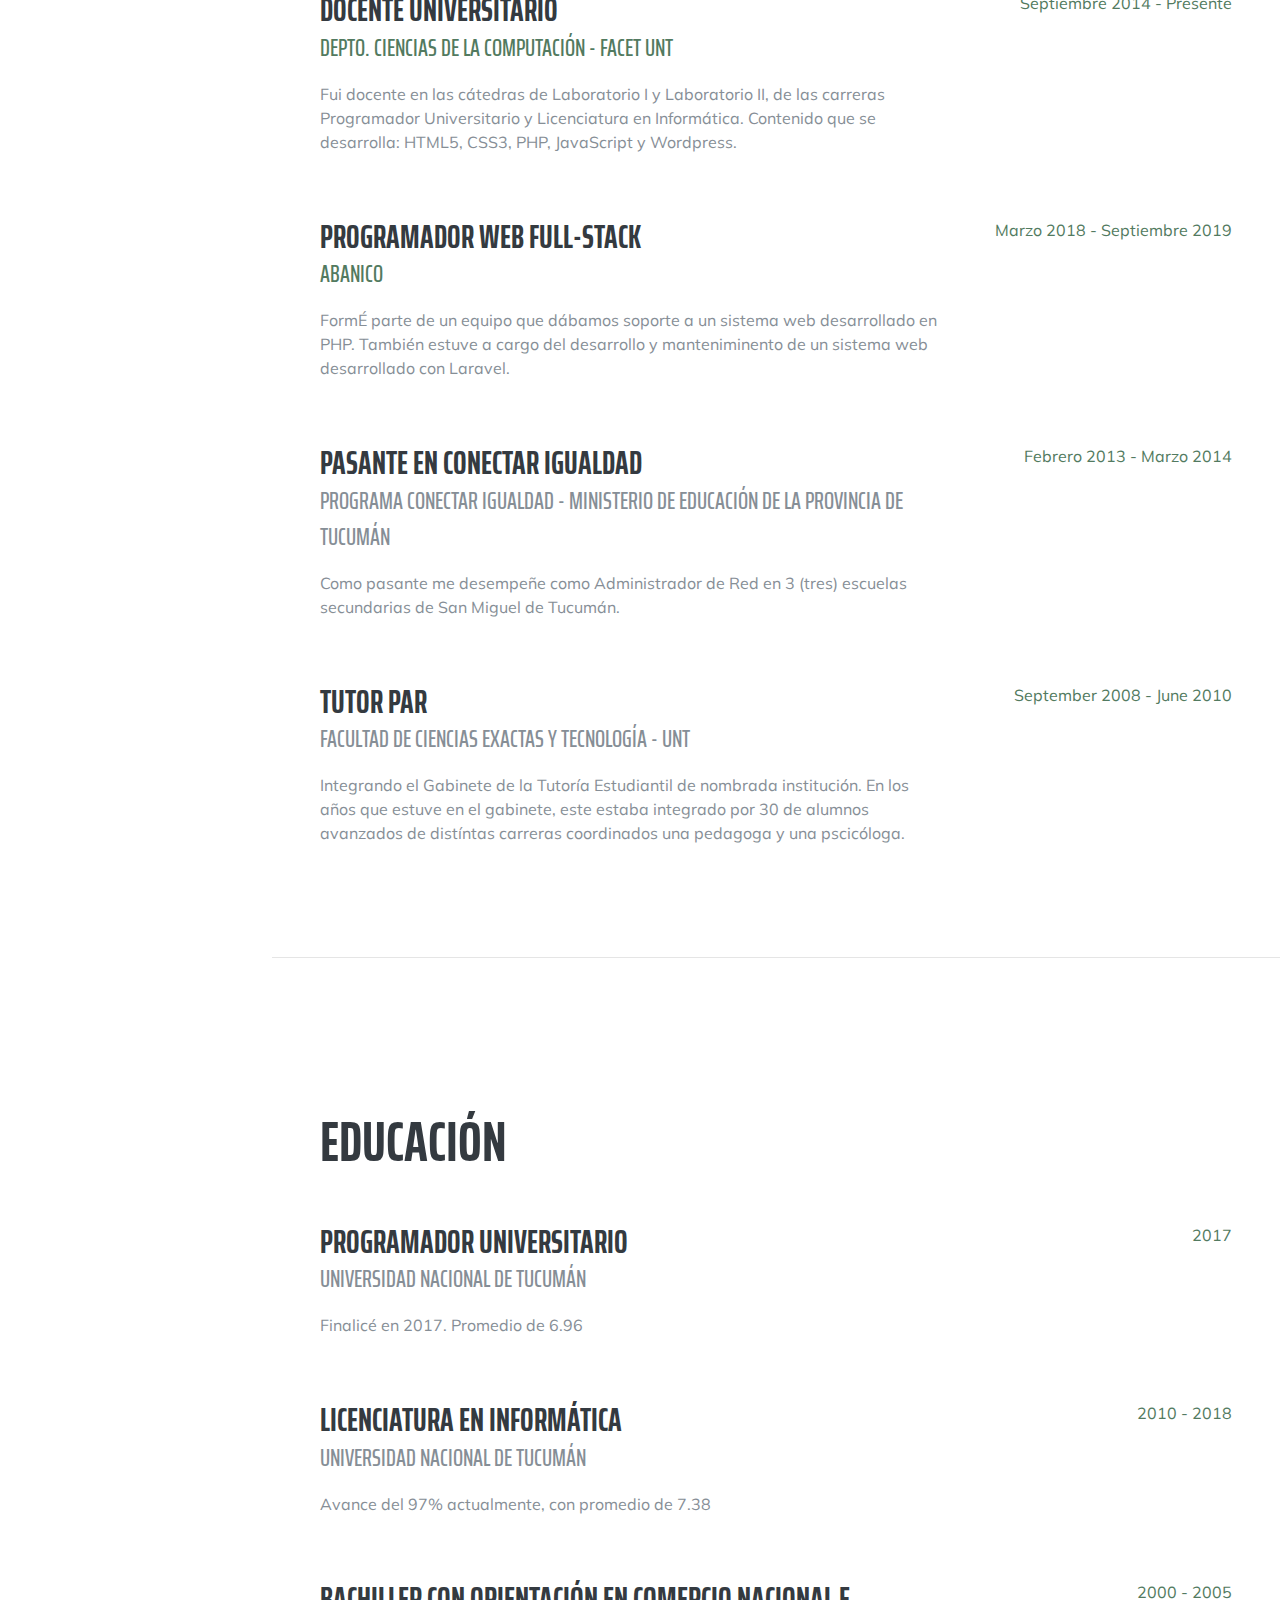
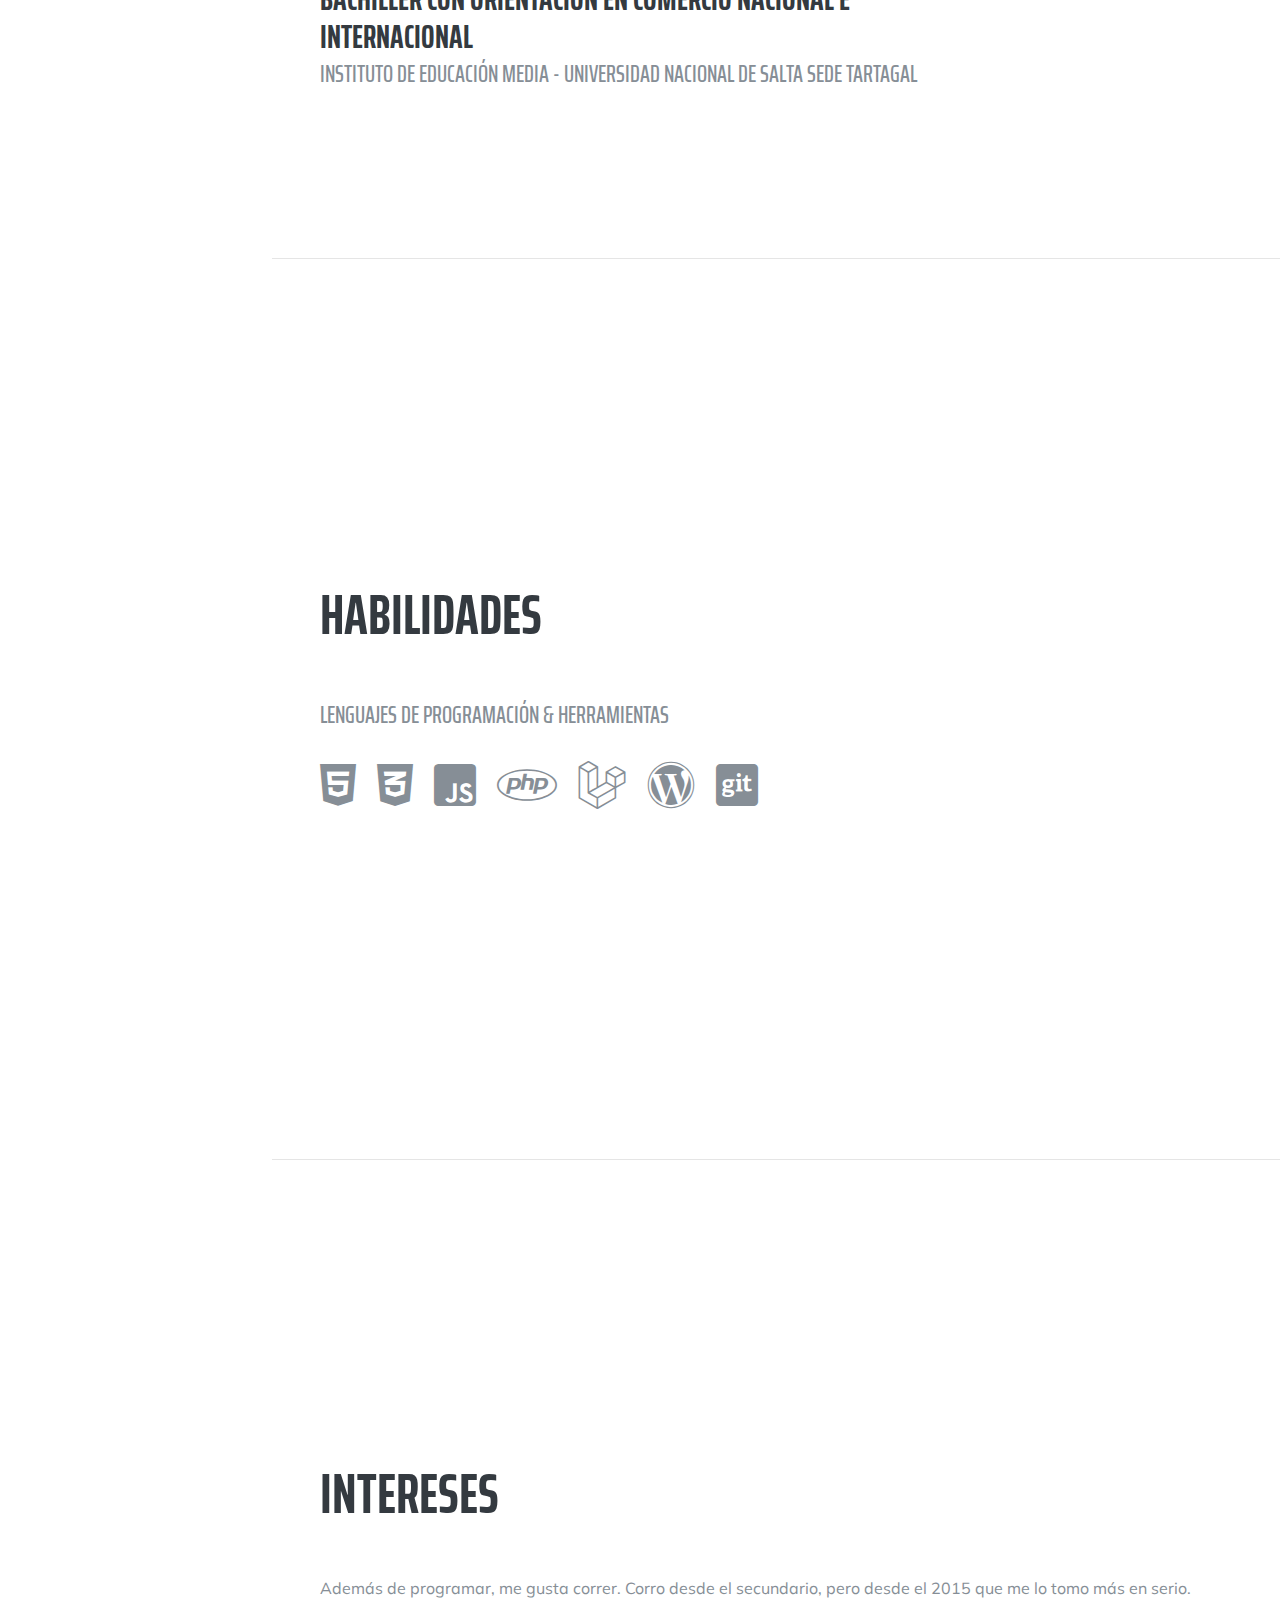
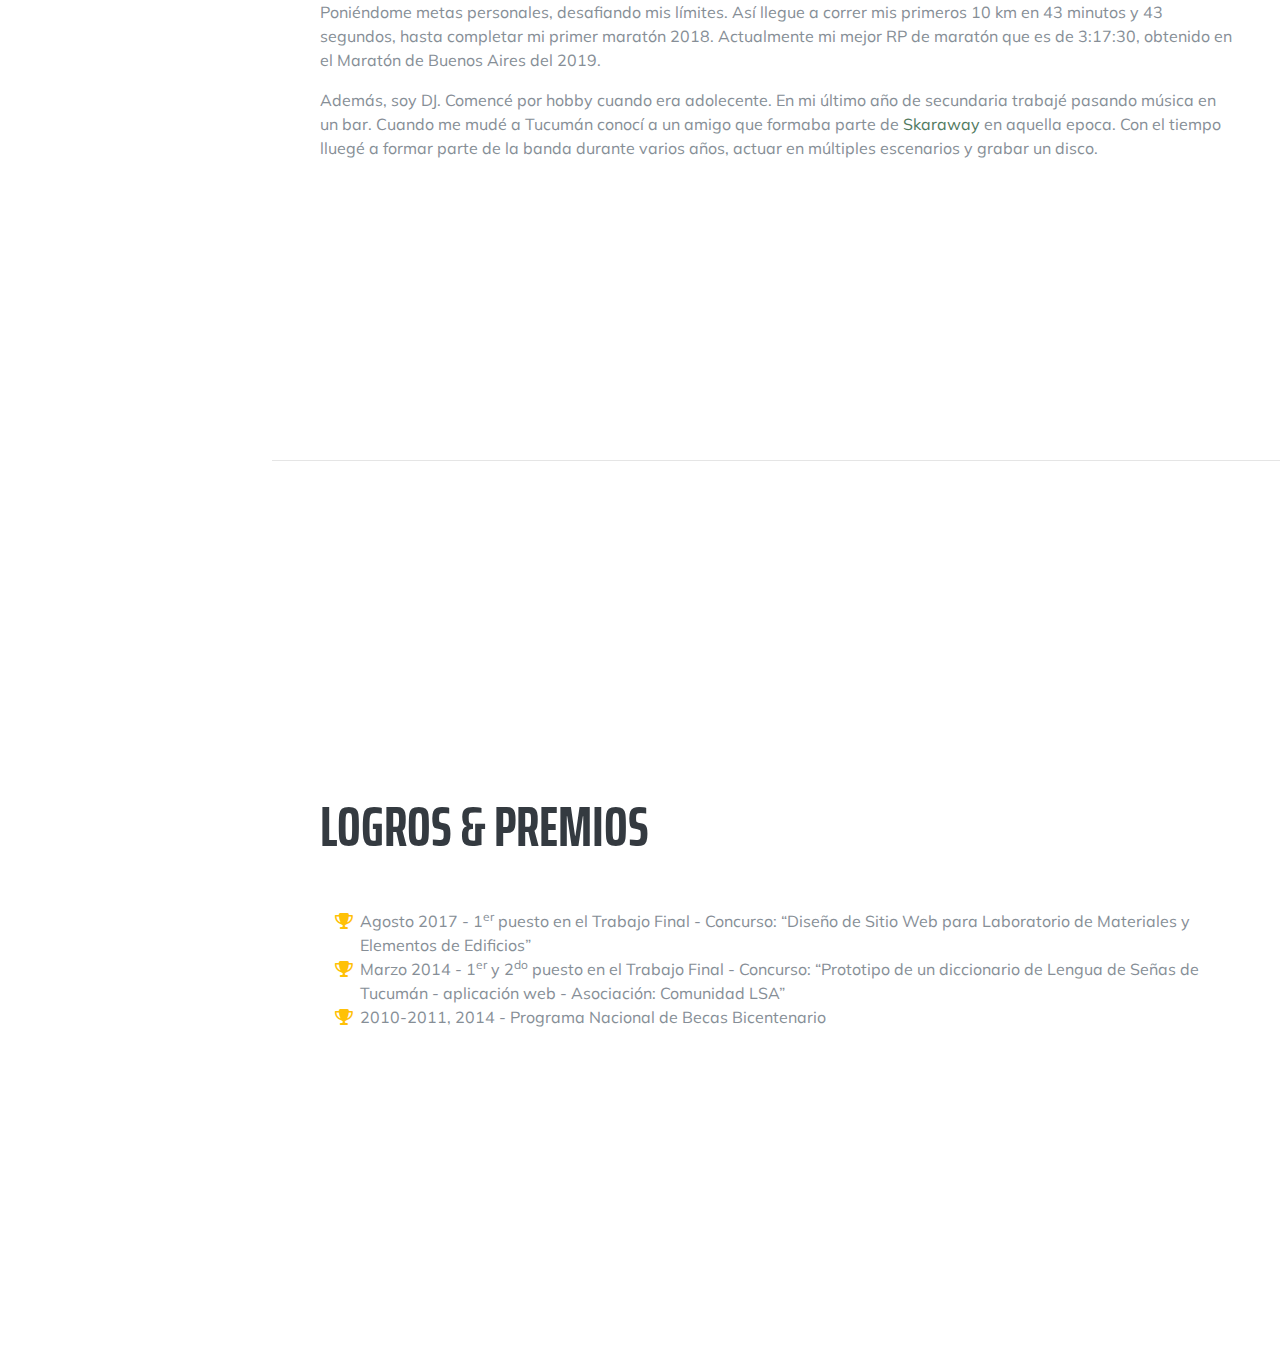
==== commit 70e777e0: "Fix link Twitter" ====
--- a/index.html
+++ b/index.html
@@ -83,9 +83,6 @@
           </a>
           <a href="https://www.instagram.com/emmacordoba_dev" target="_blank">
             <i class="fab fa-instagram"></i>
-          </a>
-          <a href="https://twitter.com/emmacordoba_dev" target="_blank">
-            <i class="fab fa-twitter"></i>
           </a>
           <a href="https://twitter.com/emmacordoba_dev" target="_blank">
             <i class="fab fa-twitter"></i>
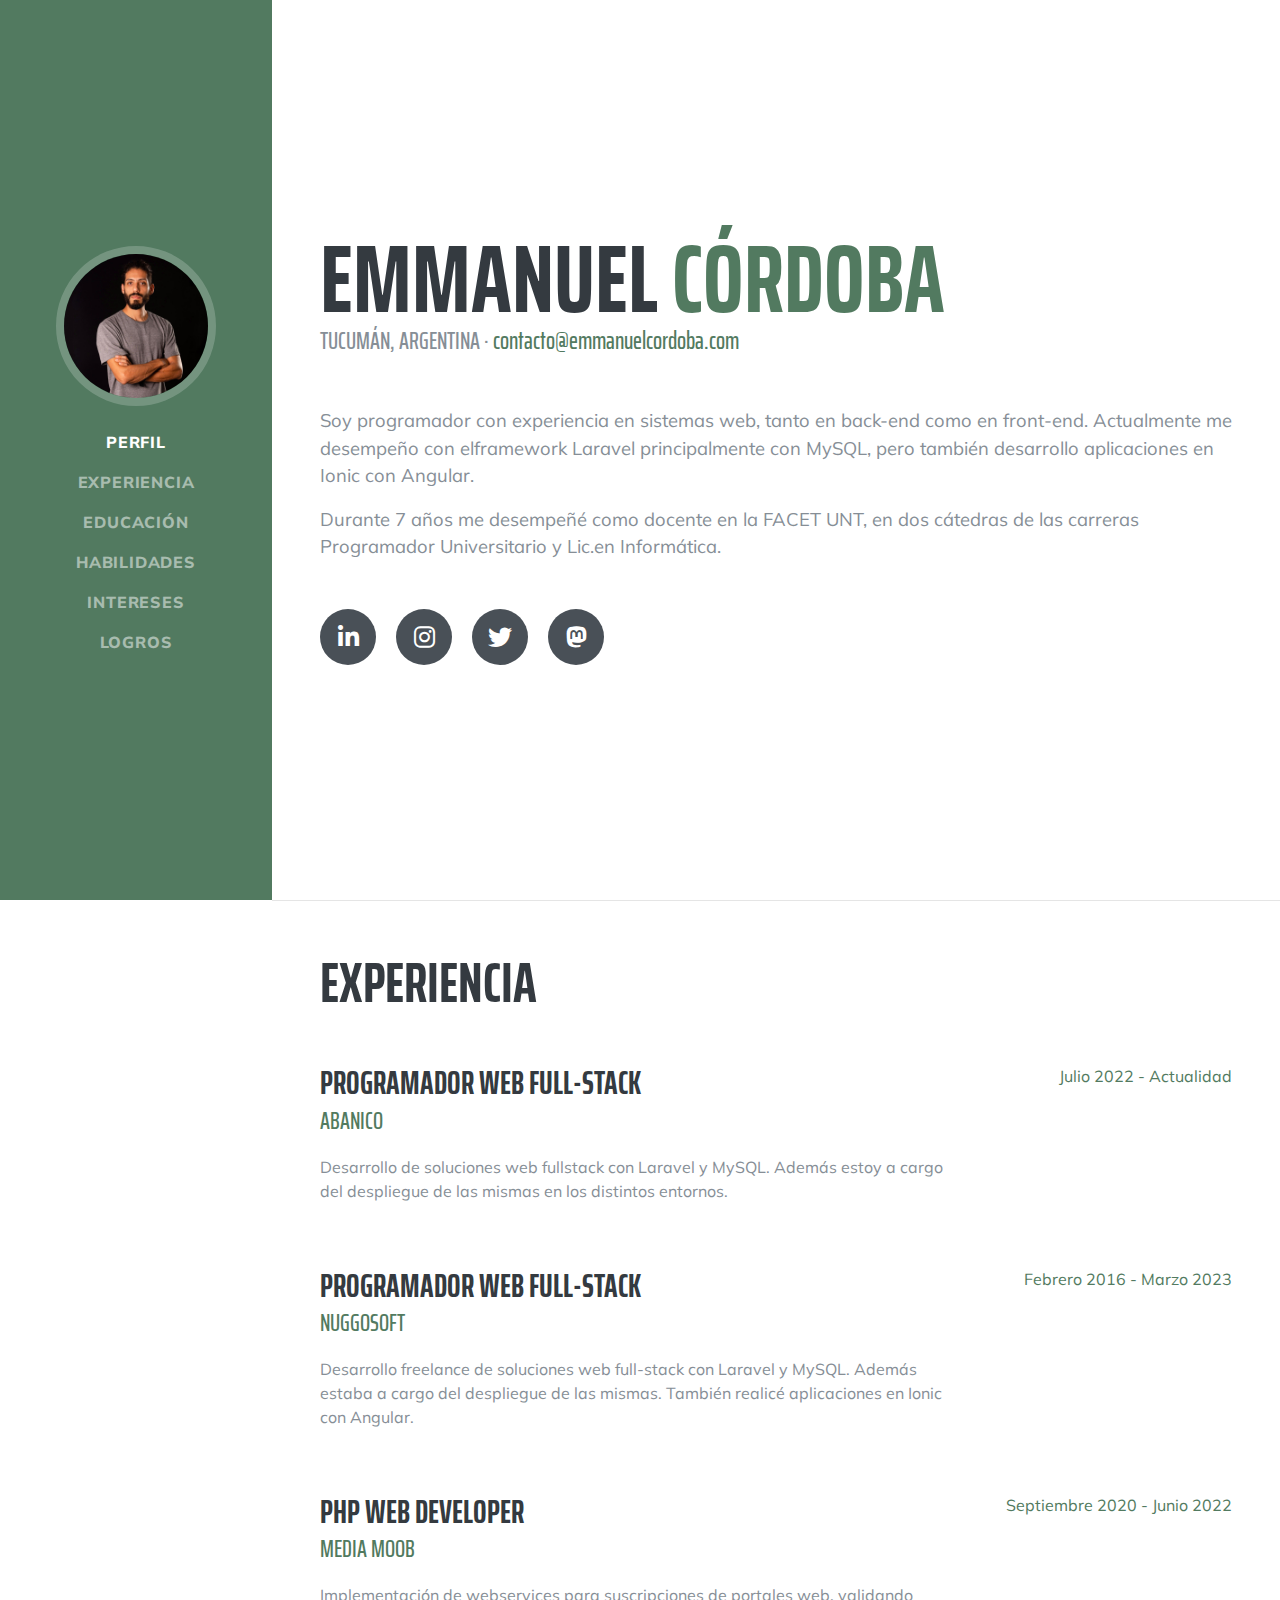
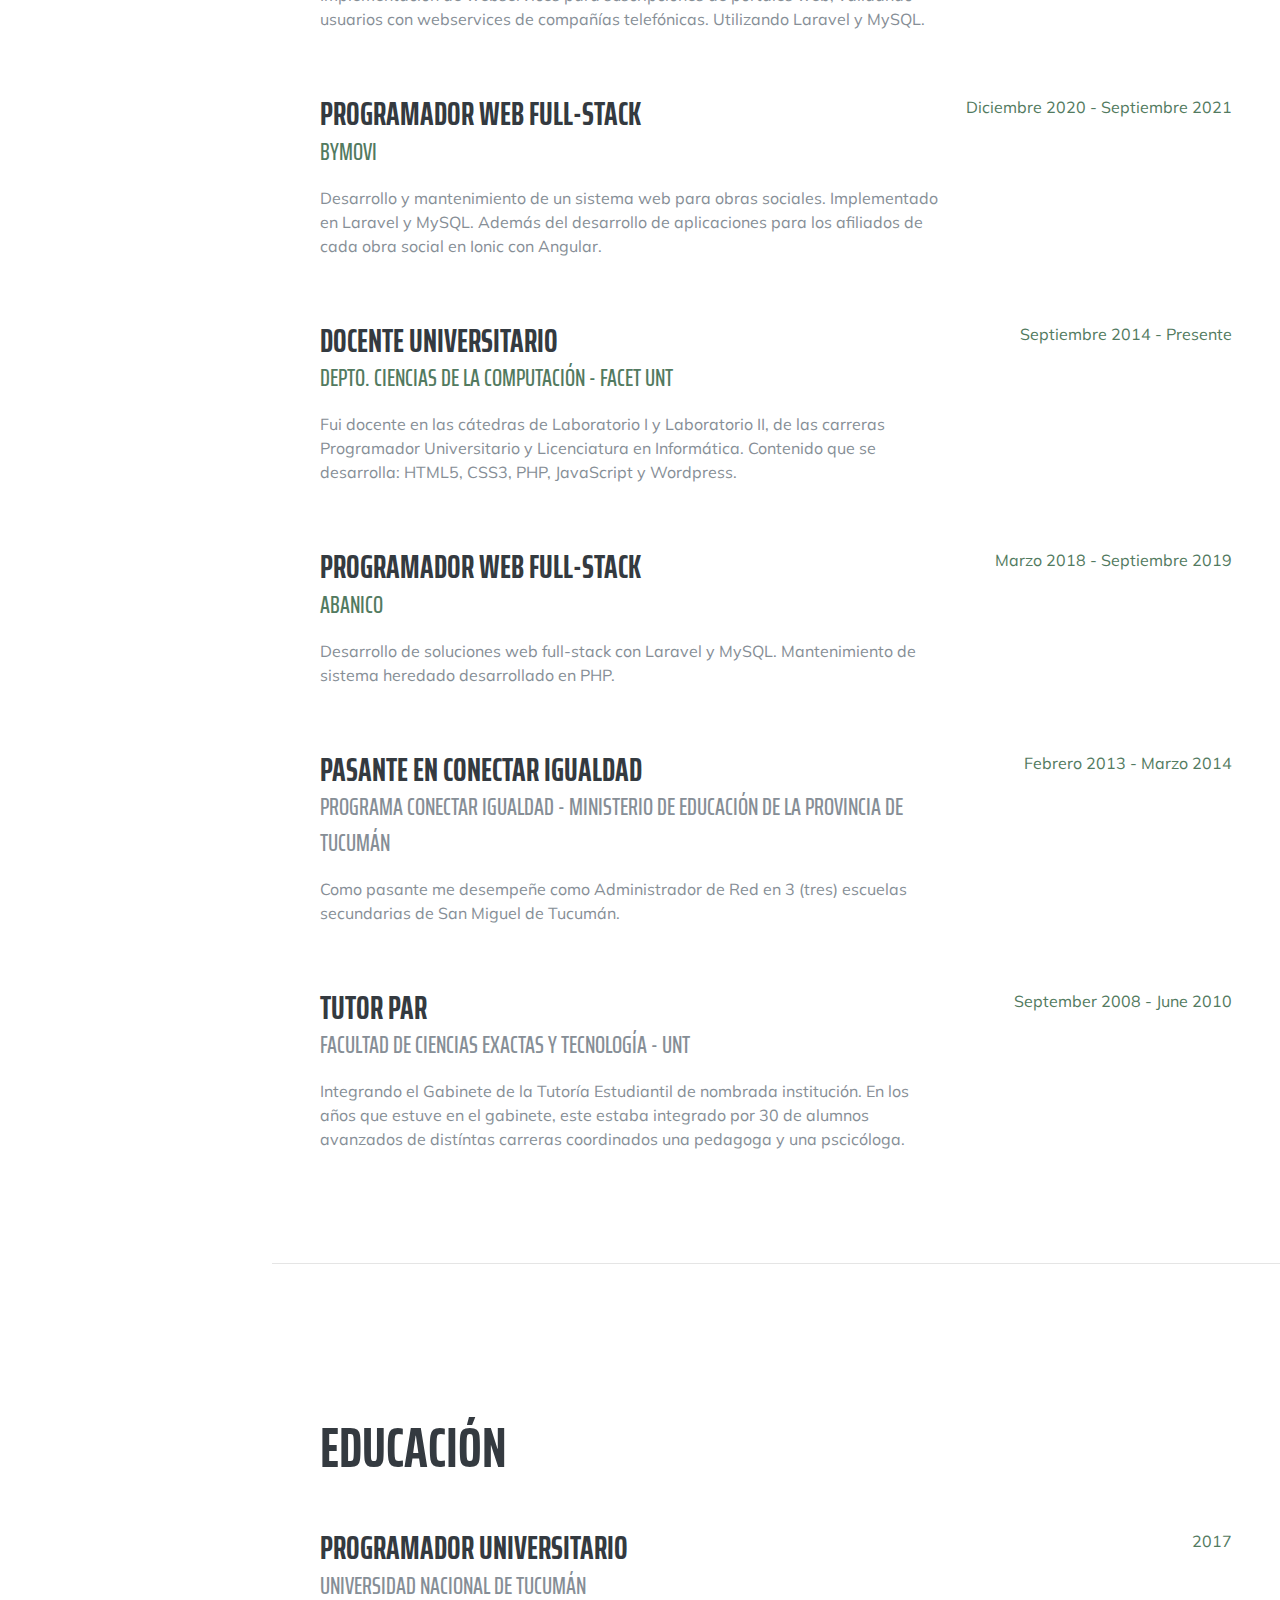
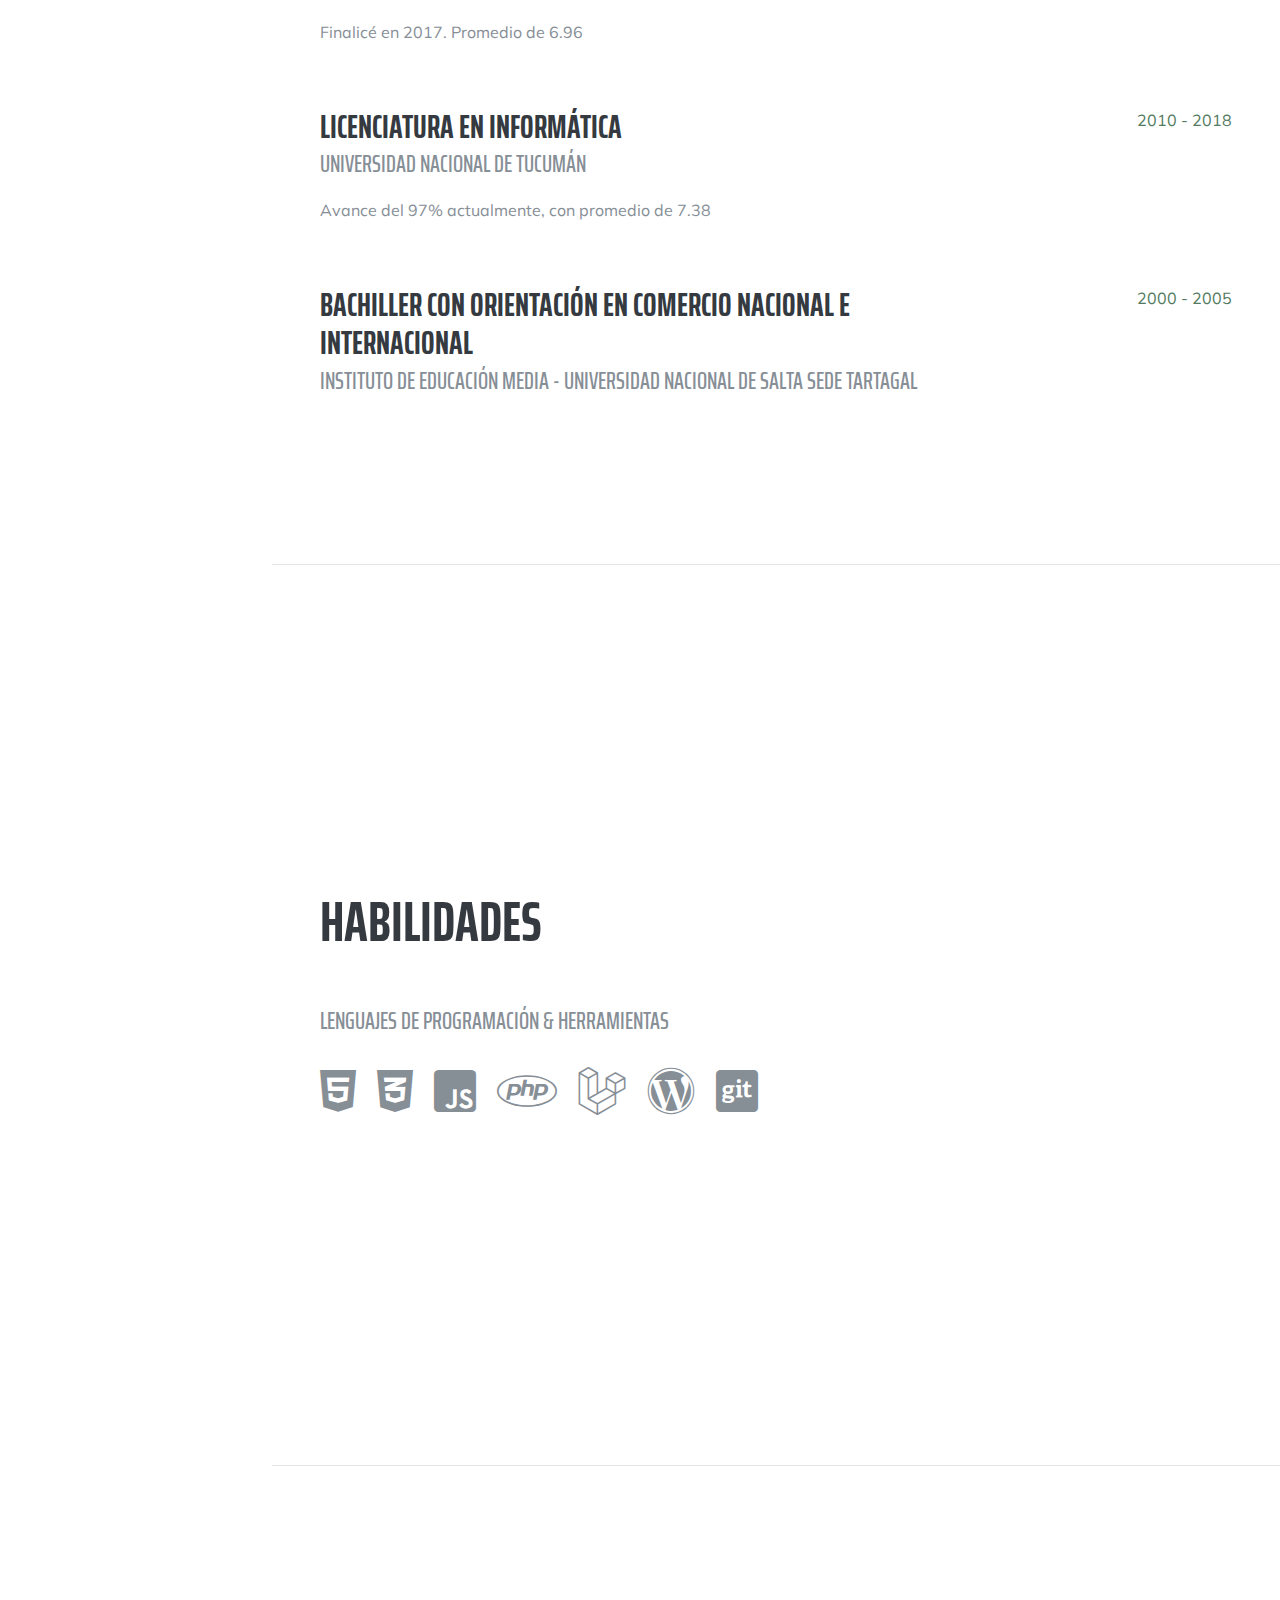
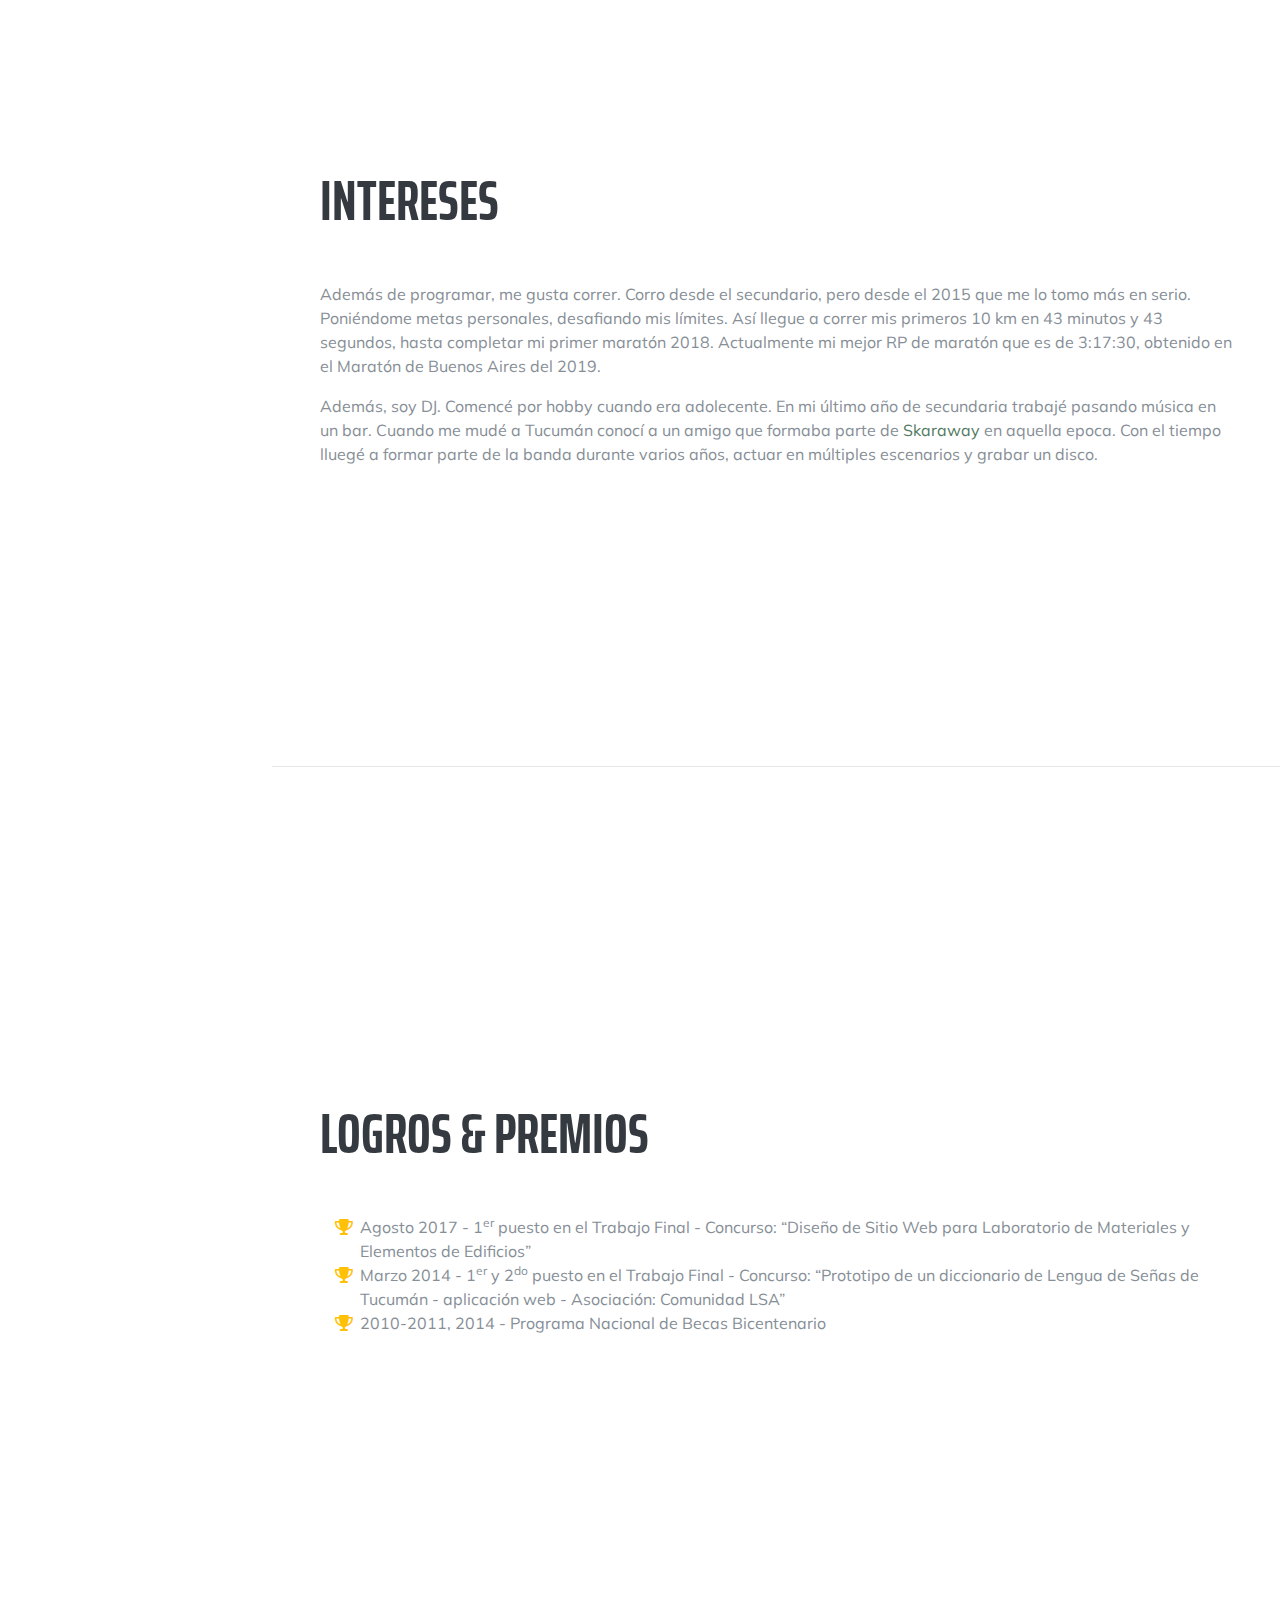
==== commit 2d1da71d: "Actualizo experiencia" ====
--- a/index.html
+++ b/index.html
@@ -103,10 +103,11 @@
         <div class="resume-item d-flex flex-column flex-md-row justify-content-between mb-5">
           <div class="resume-content">
             <h3 class="mb-0">Programador Web Full-Stack</h3>
-            <div class="subheading mb-3"><a href="http://moob.club/" target="_blank">Media Moob</a></div>
-          </div>
-          <div class="resume-date text-md-right">
-            <span class="text-primary">Septiembre 2020 - Junio 2022</span>
+            <div class="subheading mb-3"><a href="https://abanicosa.com/" target="_blank">Abanico</a></div>
+            <p>Desarrollo de soluciones web fullstack con Laravel y MySQL. Además estoy a cargo del despliegue de las mismas en los distintos entornos.</p>
+          </div>
+          <div class="resume-date text-md-right">
+            <span class="text-primary">Julio 2022 - Actualidad</span>
           </div>
         </div>
 
@@ -114,17 +115,29 @@
           <div class="resume-content">
             <h3 class="mb-0">Programador Web Full-Stack</h3>
             <div class="subheading mb-3"><a href="https://www.nuggosoft.com/" target="_blank">NuggoSoft</a></div>
-            <p>Inicialmente me desempeñe programando para sistemas de escritorios con Visual Basic .Net, C# y MySQL. En los ultimos meses me desempeño principalmente en el desarrollo de sistemas web estáticos y dinámicos. Para sistemas dinámicos, usamos Laravel.</p>
-          </div>
-          <div class="resume-date text-md-right">
-            <span class="text-primary">Febrero 2016 - Presente</span>
-          </div>
-        </div>
+            <p>Desarrollo freelance de soluciones web full-stack con Laravel y MySQL. Además estaba a cargo del despliegue de las mismas. También realicé aplicaciones en Ionic con Angular.</p>
+          </div>
+          <div class="resume-date text-md-right">
+            <span class="text-primary">Febrero 2016 - Marzo 2023</span>
+          </div>
+        </div>
+
+        <div class="resume-item d-flex flex-column flex-md-row justify-content-between mb-5">
+          <div class="resume-content">
+            <h3 class="mb-0">PHP Web Developer</h3>
+            <div class="subheading mb-3"><a href="https://moob.club/" target="_blank">Media Moob</a></div>
+            <p>Implementación de webservices para suscripciones de portales web, validando usuarios con webservices de compañías telefónicas. Utilizando Laravel y MySQL.</p>
+          </div>
+          <div class="resume-date text-md-right">
+            <span class="text-primary">Septiembre 2020 - Junio 2022</span>
+          </div>
+        </div>        
 
         <div class="resume-item d-flex flex-column flex-md-row justify-content-between mb-5">
           <div class="resume-content">
             <h3 class="mb-0">Programador Web Full-Stack</h3>
             <div class="subheading mb-3"><a href="https://bymovi.com/" target="_blank">bymovi</a></div>
+            <p>Desarrollo y mantenimiento de un sistema web para obras sociales. Implementado en Laravel y MySQL. Además del desarrollo de aplicaciones para los afiliados de cada obra social en Ionic con Angular.</p>
           </div>
           <div class="resume-date text-md-right">
             <span class="text-primary">Diciembre 2020 - Septiembre 2021</span>
@@ -146,7 +159,7 @@
           <div class="resume-content">
             <h3 class="mb-0">Programador Web full-stack</h3>
             <div class="subheading mb-3"><a href="http://abanicosa.com/" target="_blank">Abanico</a></div>
-            <p>FormÉ parte de un equipo que dábamos soporte a un sistema web desarrollado en PHP. También estuve a cargo del desarrollo y manteniminento de un sistema web desarrollado con Laravel.</p>
+            <p>Desarrollo de soluciones web full-stack con Laravel y MySQL. Mantenimiento de sistema heredado desarrollado en PHP.</p>
           </div>
           <div class="resume-date text-md-right">
             <span class="text-primary">Marzo 2018 - Septiembre 2019</span>
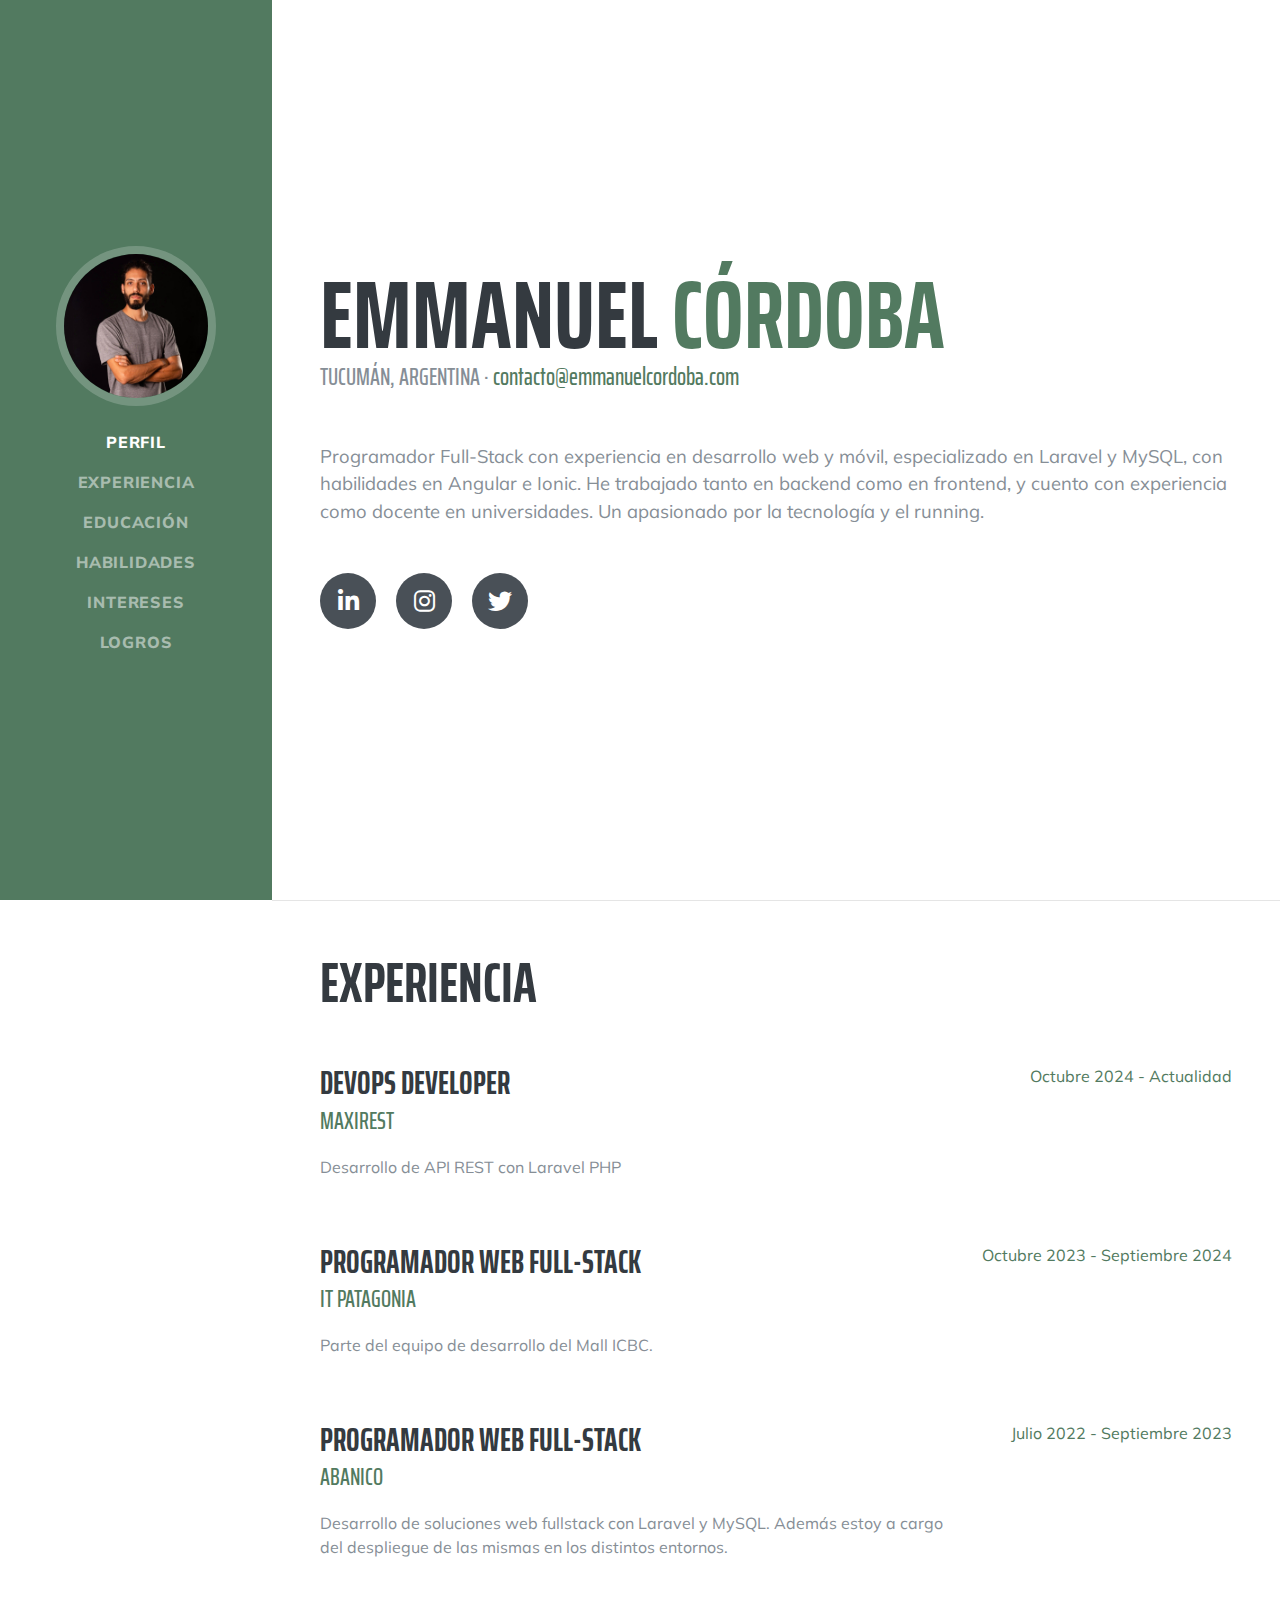
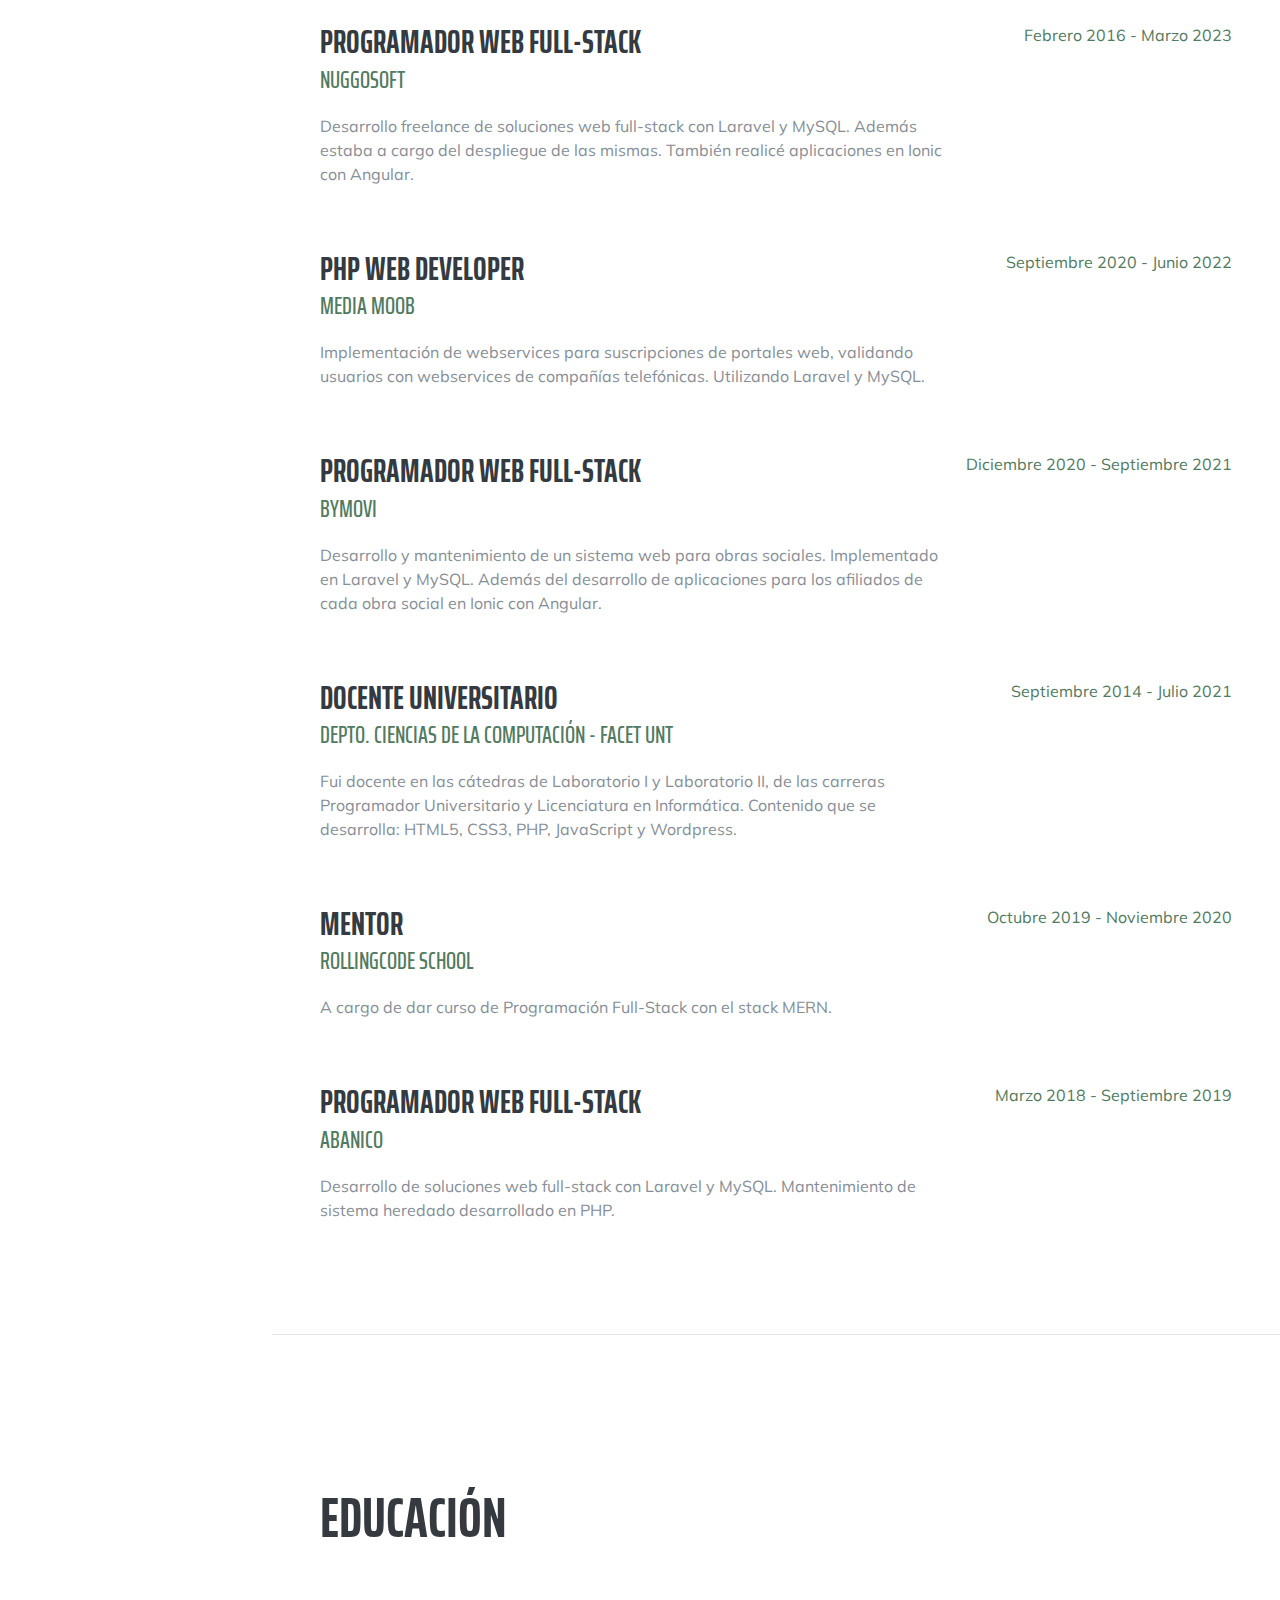
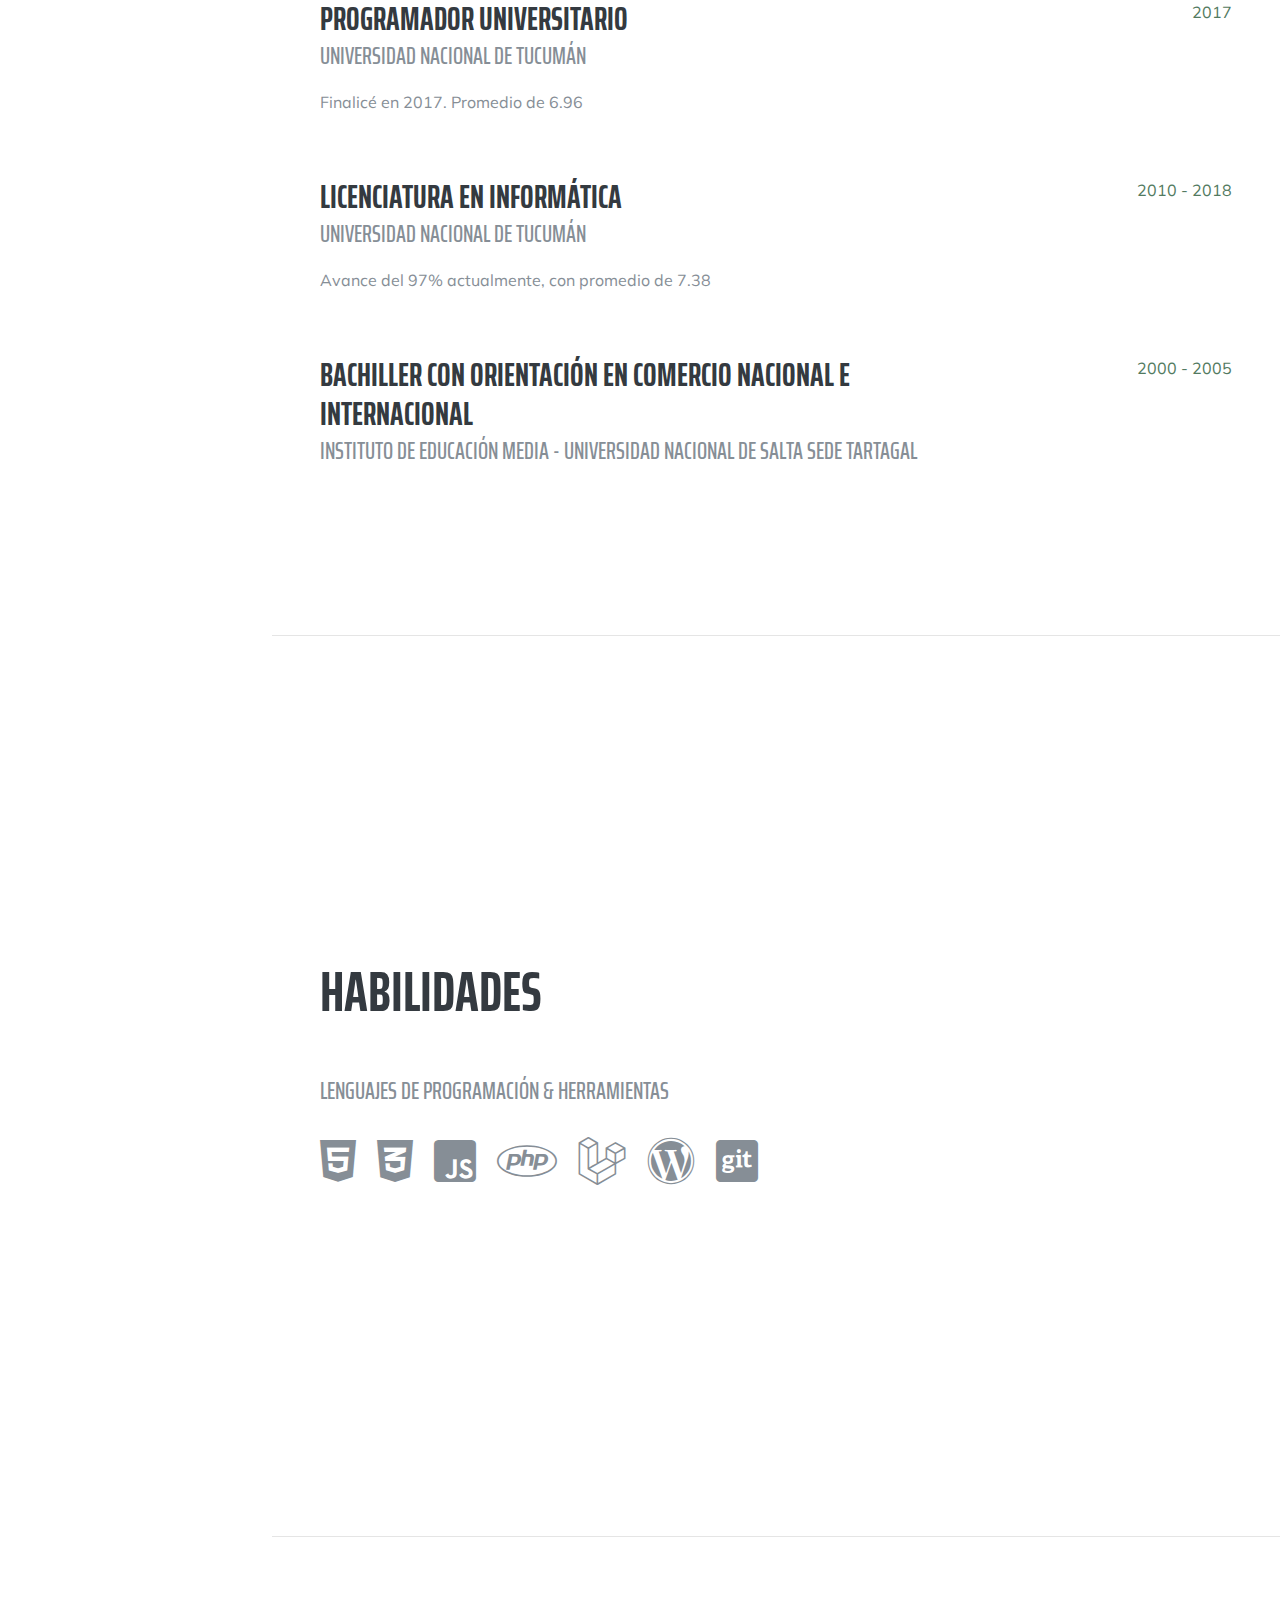
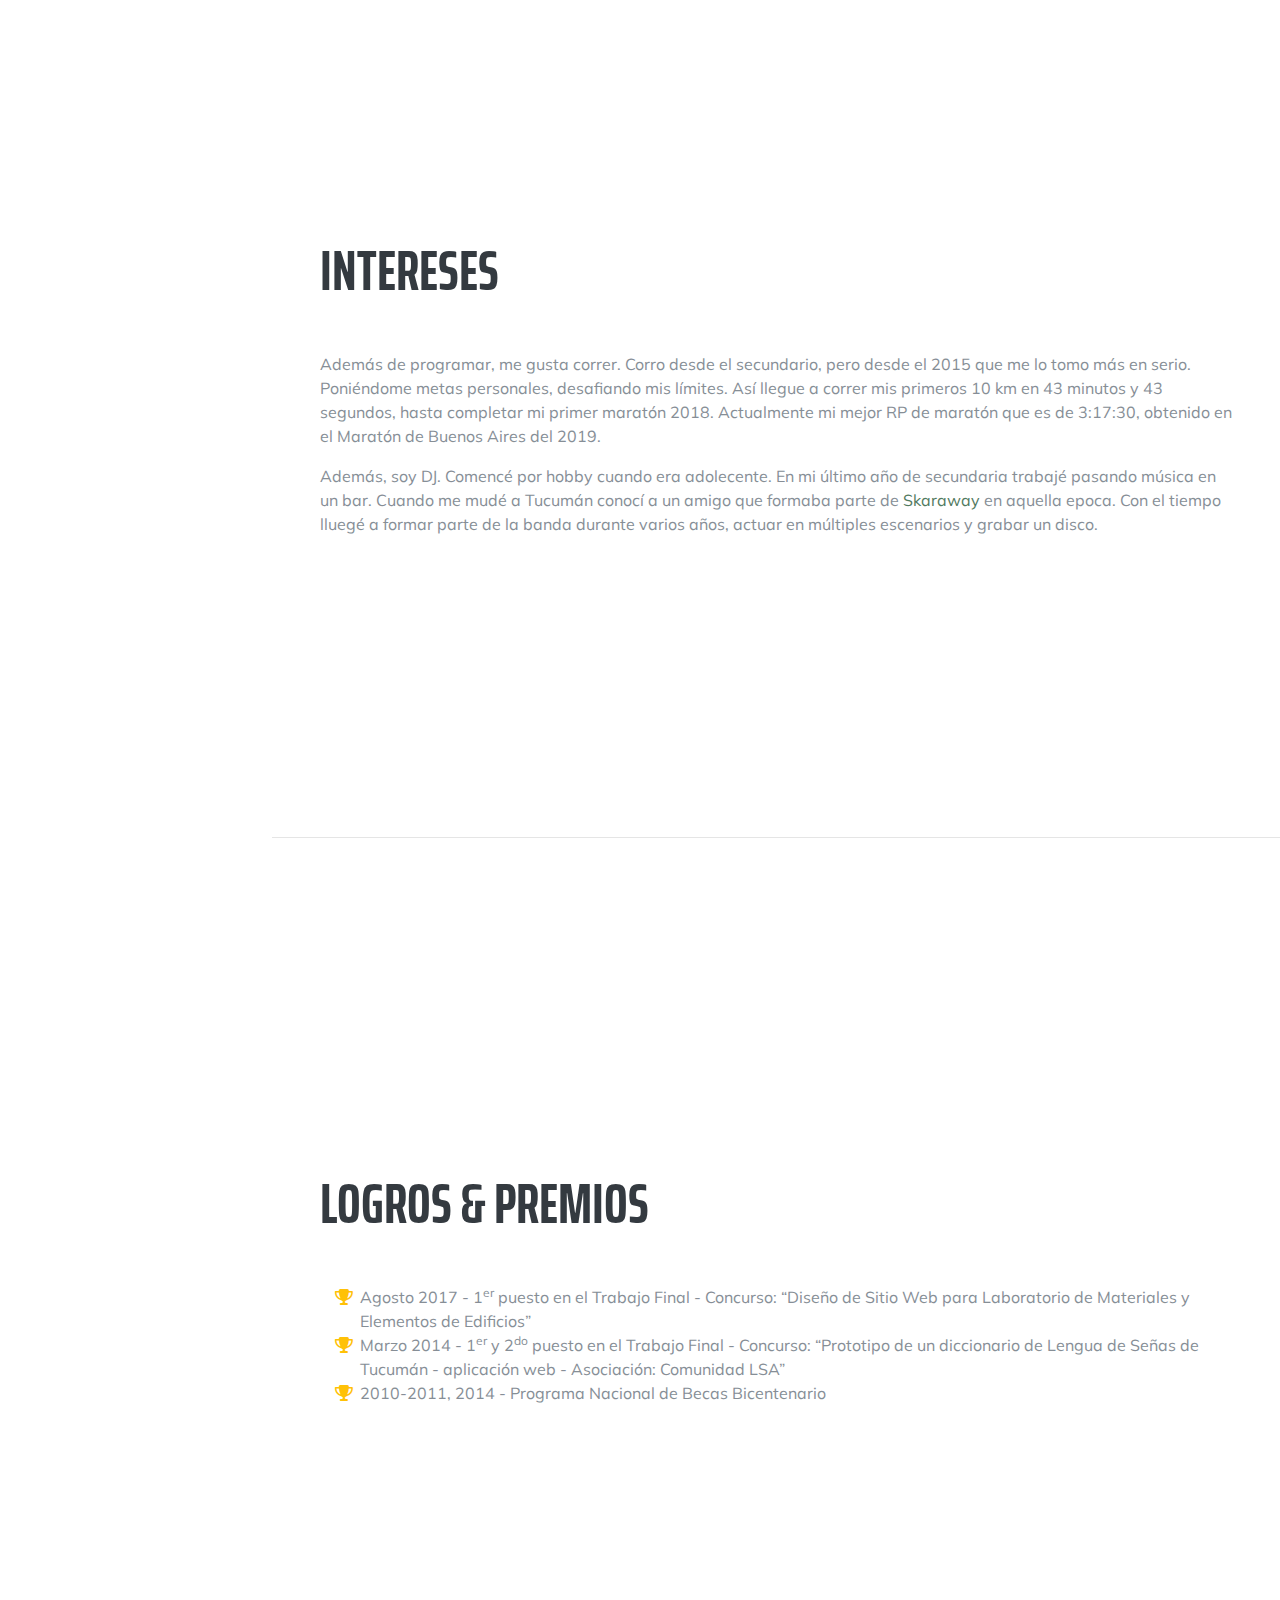
==== commit 037e3df5: "Actualizo información." ====
--- a/index.html
+++ b/index.html
@@ -71,11 +71,8 @@
         <div class="subheading mb-5">Tucumán, Argentina · 
           <a class="text-lowercase" href="mailto:contacto@emmanuelcordoba.com">contacto@emmanuelcordoba.com</a>
         </div>
-        <p class="lead">
-          Soy programador con experiencia en sistemas web, tanto en back-end como en front-end. Actualmente me desempeño con elframework Laravel principalmente con MySQL, pero también desarrollo aplicaciones en Ionic con Angular.
-        </p>
         <p class="lead mb-5">
-          Durante 7 años me desempeñé como docente en la FACET UNT, en dos cátedras de las carreras Programador Universitario y Lic.en Informática.
+          Programador Full-Stack con experiencia en desarrollo web y móvil, especializado en Laravel y MySQL, con habilidades en Angular e Ionic. He trabajado tanto en backend como en frontend, y cuento con experiencia como docente en universidades. Un apasionado por la tecnología y el running.
         </p>
         <div class="social-icons">
           <a href="https://www.linkedin.com/in/emmacordoba" target="_blank">
@@ -87,9 +84,6 @@
           <a href="https://twitter.com/emmacordoba_dev" target="_blank">
             <i class="fab fa-twitter"></i>
           </a>
-          <a rel="me" href="https://mastodon.social/@emmanuelcordoba">
-            <i class="fa-brands fa-mastodon"></i>
-          </a>
         </div>
       </div>
     </section>
@@ -99,6 +93,28 @@
     <section class="resume-section p-3 p-lg-5 d-flex justify-content-center" id="experience">
       <div class="w-100">
         <h2 class="mb-5">Experiencia</h2>
+
+        <div class="resume-item d-flex flex-column flex-md-row justify-content-between mb-5">
+          <div class="resume-content">
+            <h3 class="mb-0">DevOps Developer</h3>
+            <div class="subheading mb-3"><a href="https://maxirest.com.ar/" target="_blank">Maxirest</a></div>
+            <p>Desarrollo de API REST con Laravel PHP</p>
+          </div>
+          <div class="resume-date text-md-right">
+            <span class="text-primary">Octubre 2024 - Actualidad</span>
+          </div>
+        </div>        
+
+        <div class="resume-item d-flex flex-column flex-md-row justify-content-between mb-5">
+          <div class="resume-content">
+            <h3 class="mb-0">Programador Web Full-Stack</h3>
+            <div class="subheading mb-3"><a href="https://itpatagonia.com/" target="_blank">IT Patagonia</a></div>
+            <p>Parte del equipo de desarrollo del Mall ICBC.</p>
+          </div>
+          <div class="resume-date text-md-right">
+            <span class="text-primary">Octubre 2023 - Septiembre 2024</span>
+          </div>
+        </div>
 
         <div class="resume-item d-flex flex-column flex-md-row justify-content-between mb-5">
           <div class="resume-content">
@@ -107,7 +123,7 @@
             <p>Desarrollo de soluciones web fullstack con Laravel y MySQL. Además estoy a cargo del despliegue de las mismas en los distintos entornos.</p>
           </div>
           <div class="resume-date text-md-right">
-            <span class="text-primary">Julio 2022 - Actualidad</span>
+            <span class="text-primary">Julio 2022 - Septiembre 2023</span>
           </div>
         </div>
 
@@ -151,7 +167,18 @@
             <p>Fui docente en las cátedras de Laboratorio I y Laboratorio II, de las carreras Programador Universitario y Licenciatura en Informática. Contenido que se desarrolla: HTML5, CSS3, PHP, JavaScript y Wordpress.</p>
           </div>
           <div class="resume-date text-md-right">
-            <span class="text-primary">Septiembre 2014 - Presente</span>
+            <span class="text-primary">Septiembre 2014 - Julio 2021</span>
+          </div>
+        </div>
+
+        <div class="resume-item d-flex flex-column flex-md-row justify-content-between mb-5">
+          <div class="resume-content">
+            <h3 class="mb-0">Mentor</h3>
+            <div class="subheading mb-3"><a href="https://web.rollingcodeschool.com/" target="_blank">RollingCode School</a></div>
+            <p>A cargo de dar curso de Programación Full-Stack con el stack MERN.</p>
+          </div>
+          <div class="resume-date text-md-right">
+            <span class="text-primary">Octubre 2019 - Noviembre 2020</span>
           </div>
         </div>
 
@@ -166,43 +193,7 @@
           </div>
         </div>
 
-        <div class="resume-item d-flex flex-column flex-md-row justify-content-between mb-5">
-          <div class="resume-content">
-            <h3 class="mb-0">Pasante en Conectar Igualdad</h3>
-            <div class="subheading mb-3">Programa Conectar Igualdad - Ministerio de Educación de la Provincia de Tucumán</div>
-            <p>Como pasante me desempeñe como Administrador de Red en 3 (tres) escuelas secundarias de San Miguel de Tucumán.</p>
-          </div>
-          <div class="resume-date text-md-right">
-            <span class="text-primary">Febrero 2013 - Marzo 2014</span>
-          </div>
-        </div>
-
-        <div class="resume-item d-flex flex-column flex-md-row justify-content-between mb-5">
-          <div class="resume-content">
-            <h3 class="mb-0">Tutor Par</h3>
-            <div class="subheading mb-3">Facultad de Ciencias Exactas y Tecnología - UNT</div>
-            <p>Integrando el Gabinete de la Tutoría Estudiantil de nombrada institución. En los años que estuve en el gabinete, este estaba integrado por 30 de alumnos avanzados de distíntas carreras coordinados una pedagoga y una pscicóloga.</p>
-          </div>
-          <div class="resume-date text-md-right">
-            <span class="text-primary">September 2008 - June 2010</span>
-          </div>
-        </div>
-
-        <!--
-        <div class="resume-item d-flex flex-column flex-md-row justify-content-between">
-          <div class="resume-content">
-            <h3 class="mb-0">Web Design Intern</h3>
-            <div class="subheading mb-3">Shout! Media Productions</div>
-            <p>Collaboratively administrate empowered markets via plug-and-play networks. Dynamically procrastinate B2C users after installed base benefits. Dramatically visualize customer directed convergence without revolutionary ROI.</p>
-          </div>
-          <div class="resume-date text-md-right">
-            <span class="text-primary">September 2008 - June 2010</span>
-          </div>
-        </div>
-        -->
-
-      </div>
-
+      </div>
     </section>
 
     <hr class="m-0">
